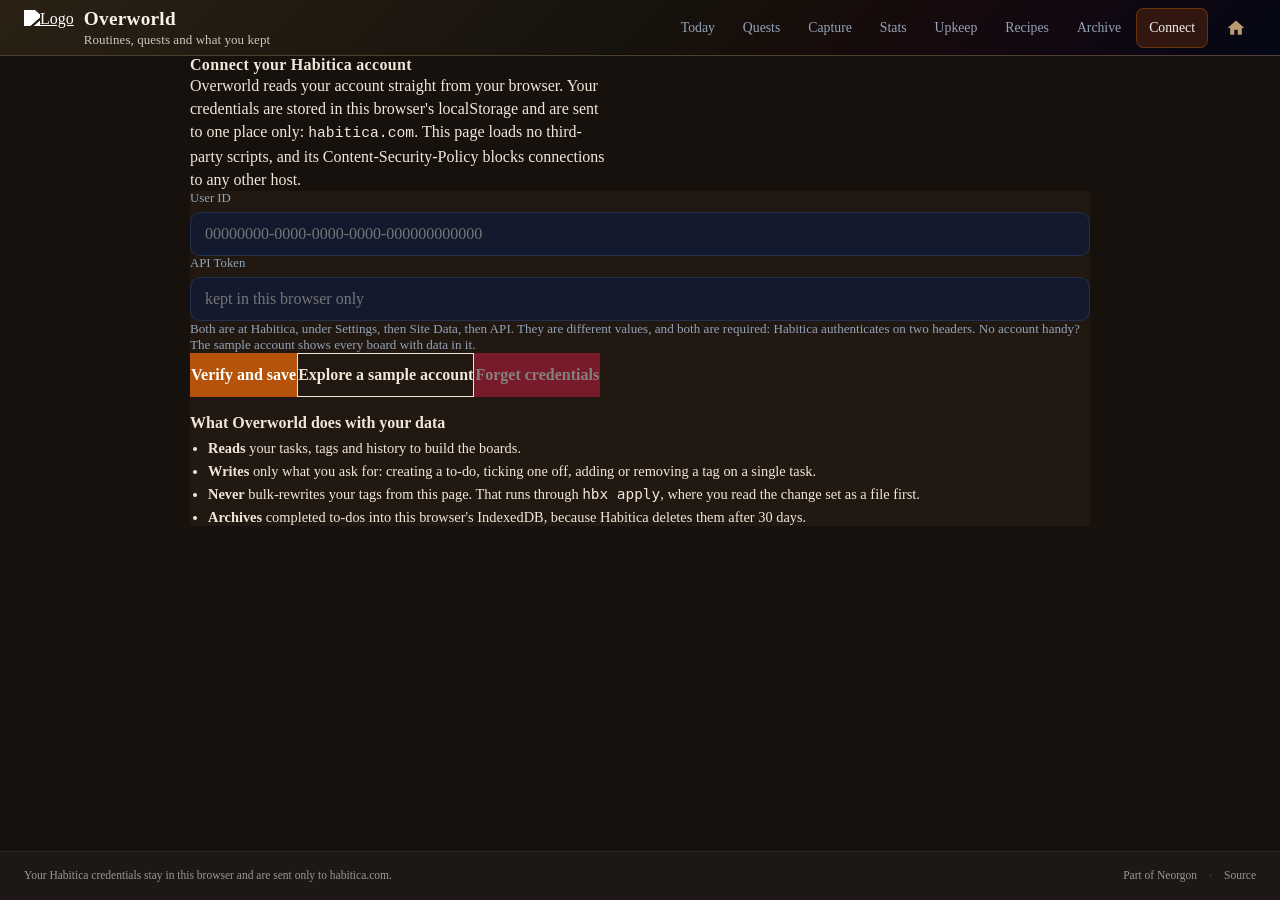
==== index.html @ 6fa15958 "chore: initial commit — bring existing work under version control The project existed on disk with n" ====
<!DOCTYPE html>
<html lang="en">
<head>
  <meta charset="UTF-8">
  <meta name="viewport" content="width=device-width, initial-scale=1.0">

  <!--
    The load-bearing directive here is connect-src. It is what makes the promise
    on the Connect view checkable rather than a claim: this page can talk to
    habitica.com and nowhere else, so the credentials have no route to any other
    host even if something on the page were compromised.

    style-src keeps 'unsafe-inline' because the charts set bar widths through
    style attributes. That is a real relaxation, and it is the reason script-src
    is kept strict at 'self' with no inline scripts at all.

    frame-ancestors and X-Frame-Options are deliberately absent: both are ignored
    in a meta CSP, and GitHub Pages cannot send response headers. Writing them
    here would look like protection while doing nothing.
  -->
  <meta http-equiv="Content-Security-Policy" content="
    default-src 'self';
    script-src 'self';
    connect-src 'self' https://habitica.com;
    style-src 'self' https://cdn.neorgon.org 'unsafe-inline';
    img-src 'self' https://cdn.neorgon.org data:;
    font-src 'self' https://cdn.neorgon.org data:;
    base-uri 'self';
    form-action 'none';
    object-src 'none'">

  <title>Overworld | Your Habitica day, at a glance</title>
  <meta name="description" content="Map your Habitica tasks onto zones, see open missions where you are, and archive the completed to-dos Habitica deletes after 30 days">
  <meta property="og:title" content="Overworld: Habitica by zone">
  <meta property="og:description" content="See what you can do where you are, and keep the history Habitica throws away">
  <meta property="og:type" content="website">
  <meta property="og:url" content="https://overworld.neorgon.com/">
  <meta property="og:site_name" content="Neorgon">
  <meta name="twitter:card" content="summary_large_image">
  <meta name="twitter:title" content="Overworld: Habitica by zone">
  <meta name="twitter:description" content="See what you can do where you are, and keep the history Habitica throws away">
  <meta name="robots" content="index, follow">
  <link rel="canonical" href="https://overworld.neorgon.com/">
  <meta property="og:locale" content="en_US">
  <meta name="theme-color" content="#16110d">
  <meta name="neo-repo" content="https://github.com/energon-a-secas/overworld-site">
  <!-- og:image: uncomment when social preview image is ready (1200x630)
  <meta property="og:image" content="https://overworld.neorgon.com/og-preview.jpg">
  <meta property="og:image:width" content="1200">
  <meta property="og:image:height" content="630"> -->
  <link rel="icon" type="image/x-icon" href="https://cdn.neorgon.org/v1.0.0/favicon.ico" />
  <!-- Fleet design tokens — canonical, do not redeclare locally (PROJECTS.md section 5) -->
  <link rel="stylesheet" href="https://cdn.neorgon.org/v1.0.0/styles/base.css">
  <link rel="stylesheet" href="css/style.css">
  <script src="js/theme-boot.js"></script>
  <link rel="stylesheet" href="css/neorgon-header.css">
  <link rel="stylesheet" href="css/neorgon-themes.css">
  <link rel="stylesheet" href="https://cdn.neorgon.org/v1.0.0/header/season.css">
  <script defer src="js/neorgon-header.js"></script>
  <link rel="stylesheet" href="css/neorgon-footer.css">
  <script defer src="js/neorgon-footer.js"></script>
  <script type="application/ld+json">
  {
    "@context": "https://schema.org",
    "@type": "WebApplication",
    "name": "Overworld",
    "description": "Map Habitica tasks onto zones, surface the missions reachable from where you are, and archive the completed to-dos Habitica deletes after 30 days",
    "url": "https://overworld.neorgon.com/",
    "applicationCategory": "ProductivityApplication",
    "operatingSystem": "Any",
    "offers": { "@type": "Offer", "price": "0", "priceCurrency": "USD" },
    "author": { "@type": "Organization", "name": "Neorgon", "url": "https://neorgon.com/" }
  }
  </script>
</head>
<body>

  <a class="skip-link" href="#main">Skip to content</a>

  <!-- brass: the kit's warm skin, so the header sits with the tavern palette
       instead of fighting it. Season and visitor themes still win over it. -->
  <header class="header-bar" data-header-mode="app" data-header-skin="brass">
    <div class="header-logo">
      <a href="https://neorgon.com/" target="_blank" rel="noopener noreferrer">
        <img src="https://cdn.neorgon.org/v1.0.0/energon-classic-logo.png" class="header-logo-img" alt="Logo">
      </a>
      <a href="./" class="header-title-link">
        <h1>Overworld</h1>
        <div class="header-subtitle">Routines, quests and what you kept</div>
      </a>
    </div>

    <div class="header-right">
      <div class="header-actions">
        <nav id="viewNav" class="view-nav" aria-label="Views" data-keep-mobile></nav>
      </div>

      <a class="header-home" href="https://neorgon.com/" title="neorgon.com" aria-label="Neorgon home">
        <svg viewBox="0 0 24 24" fill="currentColor" xmlns="http://www.w3.org/2000/svg">
          <path d="M10 20v-6h4v6h5v-8h3L12 3 2 12h3v8z"/>
        </svg>
      </a>
    </div>
  </header>

  <main id="main">
    <div class="container stack" id="appMain">
      <p class="loading" role="status">Starting up…</p>
    </div>
  </main>

  <footer class="neo-footer" data-footer-mode="app">
    Your Habitica credentials stay in this browser and are sent only to habitica.com.
  </footer>

  <script type="module" src="js/app.js"></script>
</body>
</html>
---- css/style.css ----
/* ── Reset & base ──────────────────────────────────────────── */
*, *::before, *::after { margin: 0; padding: 0; box-sizing: border-box; }

/*
 * ── Design tokens ─────────────────────────────────────────────
 *
 * Canonical tokens (colors, font, type scale, spacing, radii) come from the CDN:
 *   https://cdn.neorgon.org/v1.0.0/styles/base.css   (linked in index.html)
 * Do NOT redeclare them here — a local copy is how the fleet drifted. The block
 * below holds only what base.css does not define, plus the per-site accent.
 *
 * Motion: base.css still ships --ease-snap (bounce) for legacy sites, but it is
 * deprecated for new work (impeccable law: ease-out exponential, no bounce).
 * Use --ease-out below.
 */

:root {
  /* Per-site identity — set to this site's hub card accent (PROJECTS.md section 4) */
  --accent: #b45309;

  /* Site extras base.css does not define */
  --surface-toast: #1a1730;
  --danger: #e11d48;
  --danger-hover: #f43f5e;
  --ease-out: cubic-bezier(0.22, 1, 0.36, 1);
  --control-height: 44px;
  --control-height-sm: 36px;
  --shadow-card: 0 12px 28px rgba(15, 23, 42, 0.5);
  --shadow-modal: 0 24px 48px rgba(2, 6, 23, 0.58);
  --z-sticky-header: 200;
  --z-modal: 400;
  --z-toast: 500;
}

/* Author display values (e.g. .section/.stack flex) would otherwise defeat the
   hidden attribute — restore its authority once, globally. */
[hidden] { display: none !important; }

html { height: 100%; }
body {
  font-family: var(--font);
  background: var(--bg);
  min-height: 100%;
  color: var(--text-primary);
  display: flex; flex-direction: column;
}

body.modal-open {
  overflow: hidden;
}

main#main {
  flex: 1;
  display: flex;
  flex-direction: column;
  min-height: 0;
  width: 100%;
}

/* ── Layout ────────────────────────────────────────────────── */
/*
 * GOTCHA: body { display:flex; flex-direction:column } + margin: 0 auto
 * on a child collapses its width — always pair with width: 100%.
 *
 * GOTCHA: External images (YouTube ggpht, Gravatar, etc.) may block loading
 * when the Referer header points to localhost or an unknown origin. Fix:
 * 1. Add <meta name="referrer" content="no-referrer"> in <head> (global)
 * 2. Or add referrerpolicy="no-referrer" on each <img> tag
 */
.container {
  max-width: 900px;
  width: 100%;
  margin: 0 auto;
  padding: var(--space-6);
  flex: 1;
}

/* Vertical rhythm: use inside .container or nested regions */
.stack {
  display: flex;
  flex-direction: column;
  gap: var(--space-6);
}
.stack--tight { gap: var(--space-4); }
.stack--loose { gap: var(--space-8); }

/* Page section: title row + body (replaces “card everything” for grouping) */
.section {
  display: flex;
  flex-direction: column;
  gap: var(--space-4);
}
.section__header {
  display: flex;
  flex-wrap: wrap;
  align-items: flex-end;
  justify-content: space-between;
  gap: var(--space-4);
}
.section__titles {
  display: flex;
  flex-direction: column;
  gap: var(--space-1);
  min-width: 0;
}
.section__title {
  font-size: var(--text-xl);
  font-weight: 600;
  letter-spacing: 0.02em;
  color: var(--text-primary);
}
.section__lead {
  font-size: var(--text-sm);
  color: var(--text-muted);
  line-height: 1.45;
  max-width: 52ch;
}
.section__lead code {
  font-family: ui-monospace, SFMono-Regular, Menlo, Monaco, Consolas, "Liberation Mono", monospace;
  font-size: 0.92em;
  color: var(--text-secondary);
}
.stack > .card { margin-bottom: 0; }
.toolbar {
  display: flex;
  flex-wrap: wrap;
  align-items: center;
  gap: var(--space-2);
}

/* ── Header ────────────────────────────────────────────────────
 * Owned by the Neorgon Header Kit (css/neorgon-header.css — canonical
 * source: packages/neorgon-ui/header/). Do NOT style .header-bar,
 * .header-logo*, .header-title-link, .header-subtitle, .header-right,
 * .header-actions, or .header-home here. Auth styles (.auth-*) stay
 * site-owned below.
 */
nav {
  display: flex;
  align-items: center;
  gap: var(--space-2);
}

/* ── Buttons (canonical) ─────────────────────────────────────
 * Use .btn + a variant. Aliases: .nav-link = toolbar ghost; .auth-* map below.
 */
.btn {
  display: inline-flex;
  align-items: center;
  justify-content: center;
  gap: var(--space-2);
  min-height: var(--control-height);
  padding: 0 var(--space-4);
  border-radius: var(--radius-sm);
  font-family: inherit;
  font-size: var(--text-sm);
  font-weight: 600;
  line-height: 1.2;
  text-decoration: none;
  cursor: pointer;
  border: 1px solid transparent;
  background: transparent;
  color: var(--text-primary);
  transition:
    background-color var(--dur),
    color var(--dur),
    border-color var(--dur),
    box-shadow var(--dur),
    transform var(--dur-fast);
  -webkit-tap-highlight-color: transparent;
}
.btn:disabled,
.btn[aria-disabled="true"] {
  opacity: 0.45;
  cursor: not-allowed;
  pointer-events: none;
}
.btn--sm {
  min-height: var(--control-height-sm);
  padding: 0 var(--space-3);
  font-size: var(--text-xs);
}
.btn--block { width: 100%; }
.btn--icon {
  min-width: var(--control-height);
  padding: 0;
}
.btn--primary {
  background: var(--accent);
  color: #fff;
  border-color: transparent;
}
.btn--primary:hover { background: var(--accent-bright); }
.btn--secondary {
  background: var(--surface-2);
  color: var(--text-primary);
  border-color: var(--border-strong);
}
.btn--secondary:hover {
  background: rgba(255, 255, 255, 0.1);
}
.btn--ghost {
  background: transparent;
  color: rgba(255,255,255,0.92);
  border-color: rgba(255,255,255,0.18);
}
.btn--ghost:hover {
  background: rgba(255,255,255,0.1);
  color: #fff;
}
.btn--danger {
  background: var(--danger);
  color: #fff;
  border-color: transparent;
}
.btn--danger:hover { background: var(--danger-hover); }

/* Toolbar ghost (header nav) — same as .btn.btn--ghost.btn--sm */
.nav-link {
  display: inline-flex;
  align-items: center;
  justify-content: center;
  min-height: var(--control-height);
  padding: 0 var(--space-3);
  border: 1px solid rgba(255,255,255,0.18);
  border-radius: var(--radius-sm);
  background: transparent;
  color: rgba(255,255,255,0.92);
  cursor: pointer;
  font-family: inherit;
  font-size: var(--text-sm);
  font-weight: 600;
  transition: background-color var(--dur), color var(--dur), border-color var(--dur);
}
.nav-link:hover {
  background: rgba(255,255,255,0.1);
  color: #fff;
}

.auth-toggle {
  display: flex;
  align-items: center;
  justify-content: center;
  min-width: var(--control-height);
  min-height: var(--control-height);
  padding: 0;
  border: 1px solid rgba(255,255,255,0.18);
  border-radius: var(--radius-sm);
  background: transparent;
  color: rgba(255,255,255,0.92);
  cursor: pointer;
  font-family: inherit;
  transition: background-color var(--dur), color var(--dur), border-color var(--dur);
}
.auth-toggle:hover {
  background: rgba(255,255,255,0.1);
  color: #fff;
}
.auth-toggle svg {
  width: 22px;
  height: 22px;
  flex-shrink: 0;
  display: block;
}
.auth-toggle.logged-in { color: var(--accent); }
.auth-toggle.logged-in svg circle:nth-of-type(2) {
  fill: currentColor;
  stroke: none;
}

/* ── Sheet (inline panel under header) — not a modal ─────────
 * Use for auth, filters, compact forms. No backdrop; page scrolls.
 * For blocking overlays use .modal below.
 */
.auth-panel {
  background: rgba(255,255,255,0.02);
  border-bottom: 1px solid var(--border-subtle);
  max-height: 0;
  overflow: hidden;
  transition: max-height 0.3s ease-out;
}
.auth-panel.open { max-height: 300px; }
.auth-panel-inner {
  padding: var(--space-6);
  max-width: 400px;
  margin: 0 auto;
}
.auth-tabs {
  display: flex;
  gap: var(--space-2);
  margin-bottom: var(--space-4);
}
.auth-tab {
  flex: 1;
  min-height: var(--control-height-sm);
  padding: 0 var(--space-4);
  border: 1px solid var(--border);
  border-radius: var(--radius-sm);
  background: transparent;
  color: var(--text-muted);
  cursor: pointer;
  font-family: inherit;
  font-size: var(--text-sm);
  font-weight: 600;
  transition: background-color var(--dur), color var(--dur), border-color var(--dur);
}
.auth-tab.active {
  background: var(--surface-2);
  color: var(--text-primary);
  border-color: var(--border-strong);
}
.auth-form input {
  width: 100%;
  padding: var(--space-3) var(--space-4);
  margin-bottom: var(--space-3);
  border: 1px solid var(--border);
  border-radius: var(--radius-sm);
  background: var(--surface-1);
  color: var(--text-primary);
  font-size: var(--text-sm);
  font-family: inherit;
}
.auth-submit {
  width: 100%;
  min-height: var(--control-height);
  padding: 0 var(--space-4);
  border: none;
  border-radius: var(--radius-sm);
  background: var(--accent);
  color: #fff;
  font-family: inherit;
  font-weight: 600;
  font-size: var(--text-sm);
  cursor: pointer;
  transition: background-color var(--dur);
}
.auth-submit:hover { background: var(--accent-bright); }
#authUser {
  display: flex;
  align-items: center;
  justify-content: space-between;
  gap: var(--space-4);
}
.auth-username {
  color: var(--text-primary);
  font-weight: 600;
}
.auth-logout {
  min-height: var(--control-height-sm);
  padding: 0 var(--space-3);
  border: 1px solid var(--border);
  border-radius: var(--radius-sm);
  background: transparent;
  color: var(--text-muted);
  cursor: pointer;
  font-family: inherit;
  font-size: var(--text-sm);
  font-weight: 600;
  transition: background-color var(--dur), color var(--dur), border-color var(--dur);
}
.auth-logout:hover {
  background: var(--surface-2);
  color: var(--text-primary);
}
.auth-divider {
  height: 1px;
  background: var(--border-subtle);
}

/* ── Modal (blocking overlay) ──────────────────────────────── */
.modal[hidden] {
  display: none !important;
}
.modal {
  position: fixed;
  inset: 0;
  z-index: var(--z-modal);
  display: flex;
  align-items: center;
  justify-content: center;
  padding: var(--space-4);
}
.modal__backdrop {
  position: absolute;
  inset: 0;
  background: rgba(2, 4, 12, 0.85);
  -webkit-backdrop-filter: blur(10px); /* Safari still needs the prefix */
  backdrop-filter: blur(10px);
}
.modal__dialog {
  position: relative;
  z-index: 1;
  display: flex;
  flex-direction: column;
  width: min(100%, 520px);
  max-height: min(90vh, 680px);
  overflow: hidden;
  background: var(--surface-1);
  border: 1px solid var(--border-strong);
  border-radius: var(--radius-lg);
  box-shadow: var(--shadow-modal);
}
/* For modals holding option grids or editors — narrow dialogs cramp them */
.modal__dialog--wide {
  width: min(100%, 760px);
}
.modal__header {
  display: flex;
  align-items: center;
  justify-content: space-between;
  gap: var(--space-4);
  padding: var(--space-4) var(--space-6);
  border-bottom: 1px solid var(--border-subtle);
}
.modal__header h2 {
  font-size: var(--text-lg);
  font-weight: 600;
  color: var(--text-primary);
}
.modal__body {
  padding: var(--space-6);
  overflow: auto;
  font-size: var(--text-sm);
  color: var(--text-secondary);
  line-height: 1.55;
}
.modal__body code {
  font-family: ui-monospace, SFMono-Regular, Menlo, Monaco, Consolas, "Liberation Mono", monospace;
  font-size: 0.9em;
  color: var(--text-primary);
}
.modal__footer {
  display: flex;
  flex-wrap: wrap;
  justify-content: flex-end;
  gap: var(--space-2);
  padding: var(--space-4) var(--space-6);
  border-top: 1px solid var(--border-subtle);
}

/* ── Card ──────────────────────────────────────────────────── */
/*
 * GOTCHA: backdrop-filter creates a stacking context — dropdowns inside
 * a card can be clipped by a later card's stacking context. Fix by adding
 * position: relative; z-index: 10 to the card that owns the open dropdown.
 *
 * Default: static surface (no hover lift — avoids generic “dashboard demo”).
 * Use .card--interactive for raised hover + entrance motion.
 *
 * GOTCHA: a <button> or <a> used AS a card does not inherit body text color —
 * buttons default to canvas text (near-black), rendering invisible on the dark
 * bg. When a card is an interactive element, set color: var(--text-primary)
 * and font-family: var(--font) explicitly on it.
 */
.card {
  background: var(--surface-1);
  border: 1px solid var(--border);
  border-radius: var(--radius-lg);
  padding: var(--space-6);
  margin-bottom: var(--space-6);
  backdrop-filter: blur(10px);
  transition: border-color var(--dur), box-shadow var(--dur);
}
.card:hover {
  border-color: var(--border-strong);
  box-shadow: 0 8px 20px rgba(15, 23, 42, 0.45);
}
.card--interactive {
  transition:
    transform var(--dur) ease-out,
    box-shadow var(--dur) ease-out,
    border-color var(--dur);
  animation: fadeIn 0.35s ease-out both;
}
.card--interactive:hover {
  transform: translateY(-3px);
  box-shadow: var(--shadow-card);
  border-color: var(--border-strong);
}
.card--enter {
  animation: fadeIn 0.35s ease-out both;
}
.card--flat:hover {
  box-shadow: none;
}
/* Card with an action row, in an equal-height grid: pin the toolbar to the
   bottom so buttons align across cards whose text wraps differently. */
.card--actions {
  display: flex;
  flex-direction: column;
}
.card--actions > .toolbar:last-child {
  margin-top: auto;
}

/* ── Button press feedback ─────────────────────────────────── */
button:active,
.btn:active,
.nav-link:active,
.auth-toggle:active,
.auth-tab:active,
.auth-submit:active,
.auth-logout:active {
  transform: scale(0.98);
  transition-duration: var(--dur-fast);
}

@keyframes fadeIn {
  from { opacity: 0; transform: translateY(6px); }
  to   { opacity: 1; transform: translateY(0); }
}

/* ── Skeleton loading ──────────────────────────────────────── */
@keyframes shimmer { to { background-position: -200% 0; } }
.skeleton {
  background: linear-gradient(90deg, var(--surface-1) 25%, var(--surface-2) 50%, var(--surface-1) 75%);
  background-size: 200% 100%;
  animation: shimmer 1.5s ease-in-out infinite;
  border-radius: var(--radius);
}

/* ── Toast ─────────────────────────────────────────────────── */
.toast {
  position: fixed;
  bottom: var(--space-6);
  right: var(--space-6);
  z-index: var(--z-toast);
  max-width: min(360px, calc(100vw - var(--space-8)));
  background: var(--surface-toast);
  border: 1px solid var(--border);
  border-radius: var(--radius);
  padding: var(--space-3) var(--space-4);
  font-size: var(--text-sm);
  color: var(--text-primary);
  box-shadow: var(--shadow-card);
  pointer-events: none;
  transform: translateY(8px);
  opacity: 0;
  transition: opacity 0.2s ease-out, transform 0.2s ease-out;
}
.toast.visible {
  opacity: 1;
  transform: translateY(0);
}

/* ── Footer ────────────────────────────────────────────────────
   Owned by the Neorgon Footer Kit (css/neorgon-footer.css).
   Don't add .neo-footer rules here — edit packages/neorgon-ui/footer/
   and re-run sync-footer.sh. */

/* ── Focus styles ──────────────────────────────────────────── */
:focus-visible {
  outline: 2px solid var(--accent-bright);
  outline-offset: 2px;
}

/* ── Skip link ─────────────────────────────────────────────── */
.skip-link {
  position: absolute;
  top: -100%;
  left: var(--space-4);
  z-index: 1000;
  padding: var(--space-2) var(--space-4);
  background: var(--accent-bright);
  color: #000;
  font-weight: 600;
  font-size: var(--text-sm);
  border-radius: 0 0 var(--radius-sm) var(--radius-sm);
  text-decoration: none;
  transition: top var(--dur);
}
.skip-link:focus { top: 0; }

/* ── Reduced motion ────────────────────────────────────────── */
@media (prefers-reduced-motion: reduce) {
  *, *::before, *::after {
    animation-duration: 0.01ms !important;
    animation-iteration-count: 1 !important;
    transition-duration: 0.01ms !important;
  }
  .card--interactive:hover { transform: none; }
}

/* ── Responsive ────────────────────────────────────────────── */
@media (max-width: 600px) {
  .container { padding: var(--space-4); }
  .toast {
    left: var(--space-4);
    right: var(--space-4);
    max-width: none;
  }
}

/* ── Overworld: the tavern palette ─────────────────────────────
 *
 * Warm, low, lamplit. The brief was "tavern, but modern": that means the warmth
 * comes from colour and light, not from wood-grain textures or a slab-serif
 * pretending to be carved. Type stays the fleet's, spacing stays generous, and
 * the only ornament is the glow on the block you are currently standing in.
 *
 * The surfaces are deliberately warmer than the CDN base.css dark theme, so
 * they are declared here rather than overriding the shared tokens.
 */

:root {
  --tav-bg:        #16110d;
  --tav-surface:   #201811;
  --tav-surface-2: #2a2017;
  --tav-border:    #3d2f22;
  --tav-border-lit:#6b4f2f;
  --tav-text:      #f2e6d8;
  --tav-muted:     #b09a83;
  --tav-brass:     #d4a24c;
  --tav-ember:     #e2703a;
  --tav-moss:      #7fa66a;
  --tav-glow:      0 0 0 1px rgba(212,162,76,.18), 0 8px 30px rgba(226,112,58,.10);
}

/* Both, not just body: an untinted html shows through on overscroll and in the
   band a sticky auto-hiding header leaves behind, which reads as a black gap. */
html, body { background: var(--tav-bg); }
body { color: var(--tav-text); }
.card { background: var(--tav-surface); border-color: var(--tav-border); }
.muted, .field__hint, .block__hint { color: var(--tav-muted); }

/* ── Overworld components ──────────────────────────────────────
 * Everything below is this site's own. Tokens still come from the CDN
 * base.css; only per-component layout lives here.
 *
 * The facet colours are the one place a hue carries meaning: each of the four
 * facets keeps the same colour in the mission chips, the capture preview and
 * the coverage cards, so a zone reads as a zone wherever it appears.
 */

:root {
  --facet-zone:    #38bdf8;
  --facet-area:    #a78bfa;
  --facet-horizon: #fbbf24;
  --facet-kind:    #34d399;
  --overdue:       #fb7185;
}

/* ── View navigation (sits inside .header-actions) ─────────── */
.view-nav { display: flex; gap: 2px; flex-wrap: wrap; }

.nav-tab {
  appearance: none;
  border: 1px solid transparent;
  background: transparent;
  color: var(--text-secondary, #94a3b8);
  font: inherit;
  font-size: 0.86rem;
  padding: 0 12px;
  height: var(--header-control-h, 40px);
  border-radius: 8px;
  cursor: pointer;
  transition: color .18s var(--ease-out), background .18s var(--ease-out);
}
.nav-tab:hover { color: var(--text-primary); background: rgba(255,255,255,.06); }
.nav-tab.is-active {
  color: var(--text-primary);
  background: color-mix(in srgb, var(--accent) 22%, transparent);
  border-color: color-mix(in srgb, var(--accent) 45%, transparent);
}

/* ── Zone rail ─────────────────────────────────────────────── */
.zone-rail {
  display: flex; gap: 8px; flex-wrap: wrap;
  padding: 4px 0 12px;
}
.zone-chip {
  appearance: none; cursor: pointer; font: inherit; font-size: .88rem;
  display: inline-flex; align-items: center; gap: 8px;
  padding: 7px 14px; border-radius: 999px;
  background: var(--surface-2, #141a2e);
  border: 1px solid var(--border, #24304d);
  color: var(--text-secondary, #94a3b8);
  transition: border-color .18s var(--ease-out), color .18s var(--ease-out);
}
.zone-chip:hover { color: var(--text-primary); border-color: var(--facet-zone); }
.zone-chip.is-active {
  color: var(--text-primary);
  border-color: var(--facet-zone);
  background: color-mix(in srgb, var(--facet-zone) 16%, transparent);
}
.zone-chip__count {
  font-variant-numeric: tabular-nums; font-size: .78rem;
  opacity: .75; padding: 1px 7px; border-radius: 999px;
  background: rgba(255,255,255,.08);
}

/* ── Missions ──────────────────────────────────────────────── */
.mission-grid {
  display: grid; gap: 14px;
  grid-template-columns: repeat(auto-fill, minmax(280px, 1fr));
}
.mission { display: flex; flex-direction: column; gap: 10px; }
.mission__head { display: flex; justify-content: space-between; align-items: baseline; gap: 8px; }
.mission__type {
  font-size: .72rem; letter-spacing: .08em; text-transform: uppercase;
  color: var(--text-secondary, #94a3b8);
}
.mission__due { font-size: .78rem; color: var(--text-secondary, #94a3b8); }
.mission__due.is-overdue { color: var(--overdue); font-weight: 600; }
.mission__title { font-size: 1rem; line-height: 1.35; margin: 0; }
.mission__notes {
  font-size: .85rem; color: var(--text-secondary, #94a3b8); margin: 0;
  display: -webkit-box; -webkit-line-clamp: 2; -webkit-box-orient: vertical; overflow: hidden;
}

.facet-row { display: flex; gap: 6px; flex-wrap: wrap; }
.facet-row--empty { font-size: .78rem; color: var(--text-secondary, #94a3b8); opacity: .6; }
.facet-chip {
  font-size: .76rem; padding: 3px 9px; border-radius: 6px;
  font-variant-numeric: tabular-nums; white-space: nowrap;
  border: 1px solid currentColor;
  background: color-mix(in srgb, currentColor 14%, transparent);
}
.facet-chip--zone    { color: var(--facet-zone); }
.facet-chip--area    { color: var(--facet-area); }
.facet-chip--horizon { color: var(--facet-horizon); }
.facet-chip--kind    { color: var(--facet-kind); }

/* ── Forms ─────────────────────────────────────────────────── */
.field { display: block; }
.field__label {
  display: block; font-size: .8rem; margin-bottom: 6px;
  color: var(--text-secondary, #94a3b8);
}
.field__hint { font-size: .82rem; color: var(--text-secondary, #94a3b8); margin: 0; }
.input {
  width: 100%; font: inherit; color: var(--text-primary);
  background: var(--surface-2, #141a2e);
  border: 1px solid var(--border, #24304d);
  border-radius: 10px; padding: 0 14px; height: var(--control-height);
  transition: border-color .18s var(--ease-out);
}
.input:focus-visible { outline: none; border-color: var(--accent); }
.input--lg { height: 52px; font-size: 1.05rem; }

.capture-preview { min-height: 28px; }
.capture-preview__row { display: flex; gap: 8px; align-items: center; flex-wrap: wrap; font-size: .9rem; }
.capture-preview__label {
  font-size: .72rem; text-transform: uppercase; letter-spacing: .08em;
  color: var(--text-secondary, #94a3b8);
}

/* ── Dashboard ─────────────────────────────────────────────── */
.stat-row {
  display: grid; gap: 12px;
  grid-template-columns: repeat(auto-fit, minmax(140px, 1fr));
}
.stat-tile {
  background: var(--surface-2, #141a2e);
  border: 1px solid var(--border, #24304d);
  border-radius: 12px; padding: 14px 16px;
}
.stat-tile__label {
  font-size: .74rem; text-transform: uppercase; letter-spacing: .07em;
  color: var(--text-secondary, #94a3b8);
}
.stat-tile__value {
  font-size: 1.9rem; font-weight: 650; line-height: 1.15;
  font-variant-numeric: tabular-nums; margin: 4px 0 2px;
}
.stat-tile__sub { font-size: .78rem; color: var(--text-secondary, #94a3b8); }

.chart-scroll { overflow-x: auto; }
.chart { width: 100%; min-width: 420px; height: auto; display: block; }
.chart__bar { fill: var(--accent); }
.chart__bar:hover { fill: var(--facet-zone); }
.chart__axis { stroke: var(--border, #24304d); stroke-width: 1; }

.zone-bars { display: flex; flex-direction: column; gap: 8px; }
.zone-bar { display: grid; grid-template-columns: 110px 1fr 40px; gap: 10px; align-items: center; }
.zone-bar__label { font-size: .85rem; color: var(--facet-zone); }
.zone-bar__track { height: 10px; border-radius: 999px; background: rgba(255,255,255,.07); overflow: hidden; }
.zone-bar__fill { display: block; height: 100%; background: var(--accent); border-radius: 999px; }
.zone-bar__count { font-size: .85rem; text-align: right; font-variant-numeric: tabular-nums; }

/* ── Hygiene ───────────────────────────────────────────────── */
.coverage-grid {
  display: grid; gap: 12px; margin-bottom: 6px;
  grid-template-columns: repeat(auto-fit, minmax(150px, 1fr));
}
.coverage-card {
  background: var(--surface-2, #141a2e);
  border: 1px solid var(--border, #24304d);
  border-radius: 12px; padding: 14px 16px;
}
.coverage-card__label { font-size: .8rem; color: var(--text-secondary, #94a3b8); }
.coverage-card__value { font-size: 1.6rem; font-weight: 650; font-variant-numeric: tabular-nums; }
.coverage-card__sub { font-size: .76rem; color: var(--text-secondary, #94a3b8); margin-top: 6px; }
.coverage-bar { height: 6px; border-radius: 999px; background: rgba(255,255,255,.07); overflow: hidden; }
.coverage-bar__fill { display: block; height: 100%; background: var(--accent); }

.finding__list { list-style: none; margin: 10px 0 0; padding: 0; display: flex; flex-direction: column; gap: 6px; }
.finding__list li {
  display: flex; justify-content: space-between; gap: 12px; align-items: baseline;
  font-size: .88rem; padding: 6px 0; border-bottom: 1px solid var(--border, #24304d);
}
.finding__list li:last-child { border-bottom: none; }
.finding__type { font-size: .74rem; color: var(--text-secondary, #94a3b8); text-transform: uppercase; }
.finding--clear { opacity: .72; }

/* ── Tables ────────────────────────────────────────────────── */
.grammar-table, .count-table { width: 100%; border-collapse: collapse; font-size: .88rem; }
.grammar-table th {
  text-align: left; font-size: .74rem; text-transform: uppercase; letter-spacing: .07em;
  color: var(--text-secondary, #94a3b8); padding: 6px 10px 6px 0; font-weight: 500;
}
.grammar-table td, .count-table td {
  padding: 8px 10px 8px 0; border-top: 1px solid var(--border, #24304d); vertical-align: top;
}
.count-table .num { text-align: right; font-variant-numeric: tabular-nums; }
.count-table__total td { font-weight: 650; }

/* ── Small shared pieces ───────────────────────────────────── */
.muted { color: var(--text-secondary, #94a3b8); }
.empty, .loading { color: var(--text-secondary, #94a3b8); padding: 28px 0; text-align: center; }
.plain-list { margin: 8px 0 0 18px; display: flex; flex-direction: column; gap: 6px; font-size: .9rem; }
.card__title { font-size: 1rem; margin: 0 0 6px; display: flex; align-items: center; gap: 8px; }
.badge {
  font-size: .74rem; padding: 2px 8px; border-radius: 999px;
  background: rgba(255,255,255,.09); color: var(--text-secondary, #94a3b8);
}
.badge--ok { background: color-mix(in srgb, var(--facet-kind) 22%, transparent); color: var(--facet-kind); }
.card--error { border-color: var(--danger); }
.card--connected { display: flex; align-items: center; gap: 12px; flex-wrap: wrap; }
.connect-status { font-size: .86rem; margin: 0; min-height: 1.2em; }
.connect-status.is-error { color: var(--danger-hover); }
.connect-status.is-ok { color: var(--facet-kind); }
.field__hint.is-error { color: var(--danger-hover); }
.field__hint.is-ok { color: var(--facet-kind); }

@media (max-width: 700px) {
  .view-nav { gap: 0; }
  .nav-tab { padding: 0 9px; font-size: .8rem; }
  .zone-bar { grid-template-columns: 88px 1fr 34px; }
}

/* ── Today: hero ───────────────────────────────────────────── */
.hero {
  display: flex; gap: 24px; flex-wrap: wrap; justify-content: space-between;
  padding: 22px 24px; border-radius: 16px;
  background: linear-gradient(135deg, var(--tav-surface-2), var(--tav-surface));
  border: 1px solid var(--tav-border);
  box-shadow: var(--tav-glow);
}
.hero__left { display: flex; flex-direction: column; gap: 8px; min-width: 260px; flex: 1; }
.hero__greeting { font-size: 1.5rem; font-weight: 600; letter-spacing: -0.01em; }
.hero__progress { color: var(--tav-muted); font-size: .95rem; }
.hero__progress strong { color: var(--tav-brass); }
.hero__meta { display: flex; gap: 8px; flex-wrap: wrap; margin-top: 4px; }

.chip {
  display: inline-flex; align-items: center; gap: 7px;
  font-size: .8rem; padding: 4px 11px; border-radius: 999px;
  background: rgba(0,0,0,.28); border: 1px solid var(--tav-border);
  font-variant-numeric: tabular-nums;
}
.chip--level { color: var(--tav-brass); border-color: var(--tav-border-lit); }
.chip--gold  { color: var(--tav-brass); }

.meter { display: block; height: 7px; border-radius: 999px; background: rgba(0,0,0,.42); overflow: hidden; }
.meter__fill { display: block; height: 100%; border-radius: 999px; }
.meter--xp .meter__fill { background: linear-gradient(90deg, var(--tav-brass), var(--tav-ember)); }
.meter--hp .meter__fill { background: var(--tav-ember); }
.meter--inline { width: 44px; height: 5px; }

.hero__streaks { display: flex; flex-direction: column; gap: 6px; min-width: 200px; }
.hero__streaks-label {
  font-size: .72rem; text-transform: uppercase; letter-spacing: .09em; color: var(--tav-muted);
}
.streak { display: flex; align-items: baseline; gap: 10px; font-size: .88rem; }
.streak__count {
  min-width: 2.1em; text-align: right; font-weight: 700; color: var(--tav-brass);
  font-variant-numeric: tabular-nums;
}
.streak__text { color: var(--tav-muted); }

/* ── Today: time blocks ────────────────────────────────────── */
.blocks { display: grid; gap: 14px; grid-template-columns: repeat(auto-fit, minmax(290px, 1fr)); }

.block {
  background: var(--tav-surface); border: 1px solid var(--tav-border);
  border-radius: 14px; padding: 16px 18px;
}
/* The one piece of ornament in the design: the block you are standing in. */
.block.is-current { border-color: var(--tav-border-lit); box-shadow: var(--tav-glow); }

.block__head { display: flex; align-items: baseline; gap: 10px; margin-bottom: 10px; }
.block__title { font-size: .95rem; font-weight: 600; margin: 0; letter-spacing: .01em; }
.block__now {
  font-size: .66rem; text-transform: uppercase; letter-spacing: .1em;
  color: var(--tav-bg); background: var(--tav-brass);
  padding: 2px 7px; border-radius: 999px; font-weight: 700;
}
.block__count { margin-left: auto; color: var(--tav-muted); font-size: .82rem; font-variant-numeric: tabular-nums; }
.block__empty, .block__hint { font-size: .84rem; margin: 0 0 8px; }

/* ── Tasks ─────────────────────────────────────────────────── */
.task-list { list-style: none; margin: 0; padding: 0; display: flex; flex-direction: column; gap: 2px; }
.task {
  display: flex; align-items: flex-start; gap: 11px;
  padding: 8px 6px; border-radius: 9px;
  transition: background .16s var(--ease-out);
}
.task:hover { background: rgba(255,255,255,.035); }
.task.is-done .task__text { text-decoration: line-through; color: var(--tav-muted); }

.task__check {
  flex: none; width: 22px; height: 22px; margin-top: 1px;
  border-radius: 7px; cursor: pointer;
  border: 1.5px solid var(--tav-border-lit); background: transparent;
  color: var(--tav-bg); font-size: .8rem; line-height: 1;
  display: grid; place-items: center;
  transition: background .16s var(--ease-out), border-color .16s var(--ease-out);
}
.task__check:hover { border-color: var(--tav-brass); }
.task.is-done .task__check { background: var(--tav-brass); border-color: var(--tav-brass); }

.task__score {
  flex: none; width: 24px; height: 24px; border-radius: 8px; cursor: pointer;
  border: 1.5px solid var(--tav-border-lit); background: transparent;
  font-size: 1rem; line-height: 1; display: grid; place-items: center; font-weight: 700;
  transition: background .16s var(--ease-out), color .16s var(--ease-out);
}
.task__score--up { color: var(--tav-moss); }
.task__score--up:hover { background: var(--tav-moss); color: var(--tav-bg); border-color: var(--tav-moss); }
.task__score--down { color: var(--tav-ember); }
.task__score--down:hover { background: var(--tav-ember); color: var(--tav-bg); border-color: var(--tav-ember); }

.task__body { display: flex; flex-direction: column; gap: 4px; flex: 1; min-width: 0; }
.task__text { font-size: .92rem; line-height: 1.35; }
.task__streak {
  flex: none; font-size: .76rem; color: var(--tav-brass); font-variant-numeric: tabular-nums;
  background: rgba(212,162,76,.12); padding: 2px 8px; border-radius: 999px; align-self: center;
}

.tier { flex: none; width: 8px; height: 8px; border-radius: 50%; align-self: center; }
.tier--worst { background: #d1495b; } .tier--worse { background: #e0663f; }
.tier--bad { background: #e0913f; }   .tier--neutral { background: #6b5b4a; }
.tier--good { background: #b7c35f; }  .tier--better { background: #7fa66a; }
.tier--best { background: #4e9d6b; }

/* ── Habits ────────────────────────────────────────────────── */
.habit-columns { display: grid; gap: 14px; grid-template-columns: repeat(auto-fit, minmax(300px, 1fr)); }
.habit-col {
  background: var(--tav-surface); border: 1px solid var(--tav-border);
  border-radius: 14px; padding: 16px 18px;
}
.habit-col--down { border-color: rgba(226,112,58,.28); }

.visually-quiet {
  font-size: .74rem; text-transform: uppercase; letter-spacing: .1em;
  color: var(--tav-muted); font-weight: 600; margin: 22px 0 10px;
}

/* ── Demo banner ───────────────────────────────────────────── */
.demo-banner {
  display: flex; align-items: center; gap: 12px; flex-wrap: wrap;
  padding: 11px 16px; margin-bottom: 16px; border-radius: 11px;
  font-size: .88rem; color: var(--tav-text);
  background: rgba(212,162,76,.10);
  border: 1px solid rgba(212,162,76,.34);
}
.demo-banner strong { color: var(--tav-brass); }
.demo-banner .btn { margin-left: auto; }

/* ── Recipes ───────────────────────────────────────────────── */
.recipes-intro { margin: -4px 0 12px; font-size: .88rem; }
.recipe { padding-bottom: 8px; }
.recipe__head { display: flex; align-items: flex-start; gap: 12px; }
.recipe__head .card__title { flex: 1; }
.recipe__body {
  margin: 10px 0 0; padding: 14px 16px; border-radius: 10px;
  background: rgba(0,0,0,.34); border: 1px solid var(--tav-border);
  font-family: ui-monospace, SFMono-Regular, Menlo, monospace;
  font-size: .8rem; line-height: 1.5; color: var(--tav-text);
  max-height: 22em; overflow: auto; white-space: pre;
}
.recipe__body code { font: inherit; color: inherit; background: none; }
---- css/neorgon-header.css ----
/* ══════════════════════════════════════════════════════════════
   Neorgon Header Kit — header.css
   Canonical source: packages/neorgon-ui/header/
   Vendored per site as css/neorgon-header.css — do not edit copies.
   Live CDN: https://cdn.neorgon.org/v1.0.0/header/header.css
   ══════════════════════════════════════════════════════════════ */

:root {
  /* Geometry */
  --header-h: 68px;
  --header-h-app: 56px;
  --header-control-h: 40px; /* every header control (buttons, ⋯, palette, home) shares this height */
  /* Logo height. A token, not a literal, so a site can make the mark carry more
     weight without forking the kit. Default 36px = the historical value, so
     nothing changes for a site that never sets it. The bar is 68px with no
     vertical padding, so ~52px is the practical ceiling before the mark starts
     to look wedged against the edges. */
  --header-logo-h: 36px;
  --header-logo-h-mobile: 28px;

  /* Palette — themes override these (see themes.css) */
  --header-bg-start: #B015B0;
  --header-bg-mid: #3D0080;
  --header-bg-end: #040714;
  /* Kept here for anything that references the composed gradient, but the
     authoritative copy is re-declared on .header-bar below — see the note
     there before changing either. */
  --header-bg: linear-gradient(in oklch 135deg, var(--header-bg-start) 0%, var(--header-bg-mid) 50%, var(--header-bg-end) 100%);
  --header-glass: rgba(0, 9, 18, .35);
  --header-text: #f9f9f9;
  --header-text-dim: rgba(255, 255, 255, .72);
  --header-border: rgba(255, 255, 255, .07);
  --header-border-strong: rgba(255, 255, 255, .22);
  --header-accent: #e879f9;
  --header-menu-bg: #10142a;
  --header-menu-hover: rgba(255, 255, 255, .08);

  /* Focus ring — near-white with a whisper of the brand hue so it never
     reads as a stray browser default. 5.77:1 (bright end) to 17.98:1
     (dark end) against the bar, 16.54:1 on the menu. Themes may override. */
  --header-focus: oklch(0.97 0.02 320);
  --header-focus-w: 2px;

  /* Icon sizing. Two tokens: a filled glyph reads heavier than a stroked
     one in the same box, so the solid home icon is set smaller to match
     optically. */
  --header-icon: 22px;        /* stroked glyphs (palette) */
  --header-icon-solid: 20px;  /* filled glyphs (home) */

  /* ease-out-quart: fast start, long settle, no overshoot. */
  --header-ease: cubic-bezier(.22, 1, .36, 1);
  --header-ease-in: cubic-bezier(.55, 0, 1, .45);
}

/* Colour judgements about the DEFAULT gradient specifically. Scoped to
   html:not([data-theme]) because themes.css sets these per theme at the
   same specificity as :root — a :root override here would silently
   overwrite all five palettes. Every consumer below pairs them with a
   var() fallback to the theme's own token. */
html:not([data-theme]) {
  /* --header-border-strong (.22) measures 1.91-1.95:1 on the bar, below
     the 3:1 WCAG 1.4.11 needs for a control boundary. .42 gives 3.73-4.02:1. */
  --header-control-border: rgba(255, 255, 255, .42);

  /* --header-bg-end (#040714) is identical to the standard page
     background, so a flat hairline measures 1.14:1 on the right half.
     The bar's luminance swings 43x left-to-right, so the edge ramps too. */
  --header-edge-from: rgba(255, 255, 255, .10);
  --header-edge-to: rgba(255, 255, 255, .34);

  /* .72 measures 4.14:1 at the start of the subtitle span — below AA.
     Split from the icon colour, which only needs 3:1 as non-text. */
  --header-text-dim: rgba(255, 255, 255, .82);
  --header-icon-color: rgba(255, 255, 255, .78);
}

/* ══════════════════════════════════════════════════════════════
   SKINS — site-level identity, opt-in per site
   ────────────────────────────────────────────────────────────
   A skin replaces the default magenta gradient for ONE site whose
   own palette clashes with it. Set it in the site's markup:

     <header class="header-bar" data-header-mode="content"
             data-header-skin="brass">

   This is NOT the theme system. Precedence, by design:

     visitor choice (?theme= / cookie)  >  season (CDN)  >  skin  >  kit default

   A site that should sit out every season keeps its skin with
   `<html lang="en" data-season="off">` — see season.css. That declines
   the fleet's decoration only; a visitor's ?theme= still wins.

   Named skins below are the reusable ones. For a one-off palette no
   other site would share, use `data-header-skin="custom"` and declare
   the tokens in the site's own CSS — contract at the end of this block.

   Two cascade facts make that ordering work, and both are easy to
   get wrong:

   1. A declaration ON .header-bar beats a value INHERITED from
      <html>, whatever the specificity. Visitor themes declare on
      <html>, so every skin is scoped `html:not([data-theme])` —
      the moment a visitor picks a theme, all skins stop matching.
   2. Season rules in season.css carry a matching
      `[data-header-skin]` selector one step more specific than the
      skin rules below, so an armed season still flips skinned
      sites. Do not raise the specificity here without raising it
      there too, or skinned sites will silently sit out the season.

   Each skin re-tunes the edge ramp and control border for its own
   surface — those defaults are calibrated to the magenta gradient
   and are wrong on a black bar.
   ══════════════════════════════════════════════════════════════ */

/* ink — near-black neutral. The default choice for a site whose
   palette the magenta gradient fights. */
html:not([data-theme]) .header-bar[data-header-skin="ink"] {
  --header-bg-start: #14161c;
  --header-bg-mid: #0b0d12;
  --header-bg-end: #050609;
  --header-glass: rgba(10, 12, 16, .55);
  --header-accent: #cbd5e1;
  --header-text: #f4f4f5;
  --header-text-dim: rgba(255, 255, 255, .78);
  --header-icon-color: rgba(255, 255, 255, .74);
  --header-border: rgba(255, 255, 255, .09);
  --header-border-strong: rgba(255, 255, 255, .24);
  --header-control-border: rgba(255, 255, 255, .44);
  --header-menu-bg: #14161c;
  --header-menu-hover: rgba(255, 255, 255, .09);
  /* A near-black bar sits close to the page in luminance at BOTH ends,
     so the edge has to be brighter than the gradient's ramp. */
  --header-edge-from: rgba(255, 255, 255, .26);
  --header-edge-to: rgba(255, 255, 255, .26);
}

/* carbon — flat true black, no gradient. The most restrained option;
   the hairline does all the separating. */
html:not([data-theme]) .header-bar[data-header-skin="carbon"] {
  --header-bg-start: #08080a;
  --header-bg-mid: #08080a;
  --header-bg-end: #08080a;
  --header-glass: rgba(0, 0, 0, .6);
  --header-accent: #e5e5e5;
  --header-text: #fafafa;
  --header-text-dim: rgba(255, 255, 255, .76);
  --header-icon-color: rgba(255, 255, 255, .72);
  --header-border: rgba(255, 255, 255, .12);
  --header-border-strong: rgba(255, 255, 255, .26);
  --header-control-border: rgba(255, 255, 255, .46);
  --header-menu-bg: #101012;
  --header-menu-hover: rgba(255, 255, 255, .1);
  --header-edge-from: rgba(255, 255, 255, .3);
  --header-edge-to: rgba(255, 255, 255, .3);
}

/* brass — warm dark, tuned to incident-runbook's #b8935f / #d8b280
   accents and its #040714 page background. */
html:not([data-theme]) .header-bar[data-header-skin="brass"] {
  --header-bg-start: #2a2114;
  --header-bg-mid: #16120c;
  --header-bg-end: #040714;
  --header-glass: rgba(22, 18, 12, .5);
  --header-accent: #d8b280;
  --header-text: #f7f3ea;
  --header-text-dim: rgba(247, 243, 234, .8);
  --header-icon-color: rgba(216, 178, 128, .86);
  --header-border: rgba(216, 178, 128, .2);
  --header-border-strong: rgba(216, 178, 128, .38);
  --header-control-border: rgba(216, 178, 128, .55);
  --header-menu-bg: #17130d;
  --header-menu-hover: rgba(216, 178, 128, .14);
  --header-edge-from: rgba(216, 178, 128, .22);
  --header-edge-to: rgba(216, 178, 128, .34);
}

/* slate — cool blue-grey. Neutral without going fully black. */
html:not([data-theme]) .header-bar[data-header-skin="slate"] {
  --header-bg-start: #33415a;
  --header-bg-mid: #1e293b;
  --header-bg-end: #0b1120;
  --header-glass: rgba(15, 23, 42, .5);
  --header-accent: #7dd3fc;
  --header-text: #f1f5f9;
  --header-text-dim: rgba(241, 245, 249, .8);
  --header-icon-color: rgba(226, 232, 240, .78);
  --header-border: rgba(148, 163, 184, .2);
  --header-border-strong: rgba(148, 163, 184, .36);
  --header-control-border: rgba(203, 213, 225, .5);
  --header-menu-bg: #16202f;
  --header-menu-hover: rgba(148, 163, 184, .16);
  --header-edge-from: rgba(148, 163, 184, .18);
  --header-edge-to: rgba(148, 163, 184, .34);
}

/* aurora — deep teal into cyan. For data/monitoring surfaces. */
html:not([data-theme]) .header-bar[data-header-skin="aurora"] {
  --header-bg-start: #0e7490;
  --header-bg-mid: #0a3d4d;
  --header-bg-end: #040714;
  --header-glass: rgba(8, 51, 68, .5);
  --header-accent: #67e8f9;
  --header-text: #ecfeff;
  --header-text-dim: rgba(236, 254, 255, .82);
  --header-icon-color: rgba(165, 243, 252, .82);
  --header-border: rgba(103, 232, 249, .2);
  --header-border-strong: rgba(103, 232, 249, .36);
  --header-control-border: rgba(165, 243, 252, .5);
  --header-menu-bg: #07222c;
  --header-menu-hover: rgba(103, 232, 249, .14);
  --header-edge-from: rgba(103, 232, 249, .2);
  --header-edge-to: rgba(103, 232, 249, .32);
}

/* ember — warm amber into rust. For alert/ops surfaces that want
   warmth without reading as the danger theme. */
html:not([data-theme]) .header-bar[data-header-skin="ember"] {
  --header-bg-start: #9a3412;
  --header-bg-mid: #4a1608;
  --header-bg-end: #040714;
  --header-glass: rgba(74, 22, 8, .5);
  --header-accent: #fbbf24;
  --header-text: #fff7ed;
  --header-text-dim: rgba(255, 247, 237, .82);
  --header-icon-color: rgba(253, 230, 138, .84);
  --header-border: rgba(251, 191, 36, .2);
  --header-border-strong: rgba(251, 191, 36, .36);
  --header-control-border: rgba(253, 230, 138, .5);
  --header-menu-bg: #23120a;
  --header-menu-hover: rgba(251, 191, 36, .14);
  --header-edge-from: rgba(251, 191, 36, .2);
  --header-edge-to: rgba(251, 191, 36, .32);
}

/* jade — clinical emerald. Tuned to headpain-site's #059669 / #10b981
   accents on its #040714 page. For calm medical/health surfaces where
   both the magenta default and ember's warning-warmth read wrong. */
html:not([data-theme]) .header-bar[data-header-skin="jade"] {
  --header-bg-start: #065f46;
  --header-bg-mid: #043b2c;
  --header-bg-end: #040714;
  --header-glass: rgba(4, 59, 44, .5);
  --header-accent: #6ee7b7;
  --header-text: #ecfdf5;
  --header-text-dim: rgba(236, 253, 245, .82);
  --header-icon-color: rgba(167, 243, 208, .84);
  --header-border: rgba(110, 231, 183, .2);
  --header-border-strong: rgba(110, 231, 183, .36);
  --header-control-border: rgba(167, 243, 208, .5);
  --header-menu-bg: #08251c;
  --header-menu-hover: rgba(110, 231, 183, .14);
  --header-edge-from: rgba(110, 231, 183, .2);
  --header-edge-to: rgba(110, 231, 183, .32);
}

/* ── custom — a site-authored skin ────────────────────────────────
   For a one-off palette that no named skin fits and that no other
   site would reuse. The kit deliberately ships NO tokens for this
   value: the site supplies them, and the kit stays out of the way.

     <header class="header-bar" data-header-skin="custom">

   In the site's own css/style.css, copy this selector EXACTLY — the
   scoping and the specificity are the whole contract:

     html:not([data-theme]) .header-bar[data-header-skin="custom"] {
       --header-bg-start: …;  --header-bg-mid: …;  --header-bg-end: …;
       --header-accent: …;    --header-text: …;    --header-text-dim: …;
       --header-icon-color: …; --header-border: …; --header-border-strong: …;
       --header-control-border: …; --header-menu-bg: …; --header-menu-hover: …;
       --header-edge-from: …; --header-edge-to: …;
     }

   Why that exact selector, and nothing shorter:
     · `html:not([data-theme])` makes the skin collapse the instant a
       visitor picks a theme. Drop it and the site ignores ?theme=.
     · `[data-header-skin="custom"]` puts it at (0,3,1) — above the
       kit default, below an armed season's (0,4,2) skin variant. A
       bare `.header-bar { --header-bg-start: … }` is only (0,1,0)
       and the kit's own defaults would beat it.
   Set only the three gradient stops if that is all that clashes; the
   bar re-composes --header-bg from them (see .header-bar below).
   Only the three stops + accent are usually enough — but re-tune the
   edge ramp too if the bar is much darker or lighter than the default
   magenta, which those values are calibrated against. */

/* ── Bar ─────────────────────────────────────────────────────── */
.header-bar {
  position: sticky;
  top: 0;
  z-index: var(--z-sticky-header, 200);
  display: flex;
  align-items: center;
  gap: var(--space-3, 12px);
  height: var(--header-h);
  padding: 0 var(--space-6, 24px);
  /* Re-composed HERE, not only at :root. A custom property's var()
     references resolve on the element where that property is declared, so a
     --header-bg built at :root bakes in :root's start/mid/end and ignores any
     override made further down the tree. Declaring it on .header-bar means
     skins (and any site override on the bar) only need to set the three
     stops. Themes still work: they set the stops on <html>, which inherits
     down to here before this resolves. */
  --header-bg: linear-gradient(in oklch 135deg, var(--header-bg-start) 0%, var(--header-bg-mid) 50%, var(--header-bg-end) 100%);
  background: var(--header-bg);
  border-bottom: 1px solid var(--header-border);
  color: var(--header-text);
  --header-h-cur: var(--header-h);
}

/* Bottom edge as a ramp, not a flat hairline (see --header-edge-*).
   Degrades to the theme's flat --header-border where unsupported or
   where a theme defines no ramp of its own. */
html:not([data-theme]) .header-bar {
  border-image: linear-gradient(
    to right,
    var(--header-edge-from, rgba(255, 255, 255, .10)),
    var(--header-edge-to, rgba(255, 255, 255, .34))
  ) 1;
}
/* Hub is a floating glass plate, not a band welded to the page — the
   ramp would read as a seam. */
html:not([data-theme]) .header-bar[data-header-mode="hub"] {
  border-image: none;
  border-bottom-color: var(--header-border);
}

/* Mode: hub — transparent cozy glass, no gradient */
.header-bar[data-header-mode="hub"] {
  background: var(--header-glass);
  backdrop-filter: blur(12px);
  -webkit-backdrop-filter: blur(12px);
}

/* Mode: app — slim, auto-hides on scroll down (JS toggles .header-hidden) */
.header-bar[data-header-mode="app"] {
  height: var(--header-h-app);
  --header-h-cur: var(--header-h-app);
}

/* Auto-hide. `app` mode has it by definition; every other mode opts in with
   data-header-autohide="on" and keeps its own height and background. */
.header-bar[data-header-mode="app"],
.header-bar[data-header-autohide="on"] {
  transition: transform .26s var(--header-ease, ease);
}
/* Leaving accelerates away; returning decelerates in. Same budget. */
.header-bar[data-header-mode="app"].header-hidden,
.header-bar[data-header-autohide="on"].header-hidden {
  transform: translateY(-100%);
  transition-duration: .2s;
  transition-timing-function: var(--header-ease-in, ease);
}

/* ── Logo block ──────────────────────────────────────────────── */
.header-logo {
  display: flex;
  align-items: center;
  gap: 10px;
  flex-shrink: 0;
  min-width: 0;
}
.header-logo-img {
  height: var(--header-logo-h, 36px);
  width: auto;
  flex-shrink: 0;
  display: block;
  filter: brightness(0) invert(1);
  transition: transform .28s var(--header-ease, ease);
}
.header-logo-img:hover { transform: scale(1.06) rotate(-4deg); }

/* min-height also fixes a target-size failure: at <=700px the subtitle is
   hidden and this link collapses to 22px, under the 24px WCAG 2.5.8
   minimum. The parent centres it, so it grows symmetrically — no shift. */
.header-title-link {
  text-decoration: none;
  color: inherit;
  min-width: 0;
  display: flex;
  flex-direction: column;
  justify-content: center;
  min-height: var(--header-control-h);
}
/* rem, not em: a shared component must not rescale because a site set its
   own body font-size. 1.2rem == 19.2px == today's rendered size.

   `margin: 0` for the same reason, and it is load-bearing: the UA gives h1
   `.67em 0`, which at this size is 12.86px above and below. The kit never
   reset it, so the title block came out 67px inside app mode's fixed 56px
   bar — the title rode high and the subtitle hung out of the header into the
   page. It looked fine on most sites only because they link the CDN
   `styles/base.css`, whose `*` reset zeroed it for us; the sites that don't
   (headpain, autopilot, references-api in app mode) showed the real geometry. */
.header-logo h1 {
  margin: 0;
  font-size: 1.2rem;
  font-weight: 600;
  line-height: 1.2;
  letter-spacing: .015em;
  color: var(--header-text);
  white-space: nowrap;
}
/* All four sides declared, so a site that authors the subtitle as a <p>
   rather than a <div> does not reintroduce the same UA margin. */
.header-subtitle {
  font-size: .8125rem;
  line-height: 1.25;
  color: var(--header-text-dim);
  font-weight: 500;
  margin: 2px 0 0;
  letter-spacing: .005em;
  white-space: nowrap;
}

/* ── Right cluster: actions + theme toggle + home ────────────── */
.header-right {
  margin-left: auto;
  display: flex;
  align-items: center;
  gap: var(--space-2, 8px);
  min-width: 0;
}

.header-actions {
  display: flex;
  align-items: center;
  gap: var(--space-2, 8px);
  position: relative; /* overflow .header-menu anchors here */
  min-width: 0;
}
.header-actions .btn,
.header-actions .nav-link {
  white-space: nowrap;
  flex-shrink: 0;
}
/* Uniform control row: direct action children match the icon buttons'
   height so Share / ⋯ / palette / home read as one correlative strip.
   (Direct-child only — items moved into the ⋯ menu keep menu styling.) */
.header-actions > .btn,
.header-actions > .nav-link,
.header-actions > button,
.header-actions > a {
  height: var(--header-control-h);
  min-height: 0; /* neutralize site-level control minimums (e.g. --control-height) */
  box-sizing: border-box;
  display: inline-flex;
  align-items: center;
}

/* Same guarantee one level down, for the kit's own grouping idiom.
   header.js already knows .header-btn-group as a unit that travels into the ⋯
   menu whole; the geometry rule above did not, so a grouped button kept its
   own height and the row went ragged — pathfinder shipped 37px Fit/Clear
   buttons flanked by 40px icon controls. Scoped to a group still sitting in
   the bar: once the ⋯ menu adopts it the selector stops matching and menu
   styling takes over, which is the same boundary the direct-child rule draws.
   Deliberately NOT `> div > *` — battlecard's .bc-menu-wrap holds dropdown
   items that are not bar controls and must not be stretched to 40px. */
.header-actions > .header-btn-group > .btn,
.header-actions > .header-btn-group > .nav-link,
.header-actions > .header-btn-group > button,
.header-actions > .header-btn-group > a {
  height: var(--header-control-h);
  min-height: 0;
  box-sizing: border-box;
  display: inline-flex;
  align-items: center;
}

/* Appearance fallback for action buttons.
   The kit enforces geometry on .header-actions children but never styled
   them, so a site that uses the canonical .btn / .nav-link classes without
   defining them renders a raw browser button inside the header
   (incident-runbook hit exactly this). Wrapped in :where() so the whole
   rule has ZERO specificity — every site's own .btn/.nav-link styling
   still wins, and this only shows through where nothing else applies. */
:where(.header-actions) > :where(.btn, .nav-link, button, a) {
  padding: 0 12px;
  border: 1px solid var(--header-border-strong);
  border-radius: 6px;
  background: transparent;
  color: var(--header-text);
  font: inherit;
  font-size: .875rem;
  font-weight: 500;
  line-height: 1;
  text-decoration: none;
  cursor: pointer;
  transition: background .2s var(--header-ease, ease),
              border-color .2s var(--header-ease, ease);
}
:where(.header-actions) > :where(.btn, .nav-link, button, a):hover {
  background: var(--header-menu-hover);
  border-color: var(--header-control-border, var(--header-border-strong));
}

/* An icon-only control has no label to pad around, and the fallback above
   assumes there is one. Its 12px side padding lands inside a border-box
   control the site already sized square, leaving 40 - 24 - 2 = 14px of
   content — and an SVG is a flex item that will shrink into it. neorgon-site's
   GitHub mark rendered 14x26 and hiring-pack's 10x24 before this rule.

   Specificity note, because it is not what the :where() wrapper suggests:
   :has() is NOT zero-specificity — it takes the specificity of its most
   specific argument, so `svg:only-child` puts this selector at (0,1,1), the
   same weight as the `.header-actions > a` geometry rule above and ABOVE a
   site's single-class `.header-link { width: 36px }`. That is deliberate and
   matches the contract: the uniform control row is kit-owned, and a site that
   truly needs different geometry sets --header-control-h rather than
   restyling the control. hiring-pack declared 36px and now renders 40px. */
:where(.header-actions) > :where(.btn, .nav-link, button, a):has(> svg:only-child) {
  padding: 0;
  width: var(--header-control-h);
  justify-content: center;
}

/* …and the fallback's border does not belong on one either. .header-home is
   an unboxed glyph, so a site that styles neither ends up with a boxed icon
   sitting next to an unboxed one in the same row (hiring-pack shipped exactly
   that pair). Geometry above is kit-owned at (0,1,1); appearance is not — the
   extra :where() flattens this to zero specificity, so pathfinder and
   cartograph, whose icon buttons are deliberately boxed to match the text
   buttons beside them, keep their border on a single class. */
:where(.header-actions > :where(.btn, .nav-link, button, a):has(> svg:only-child)),
:where(.header-actions > :where(.btn, .nav-link, button, a):has(> svg:only-child)):hover {
  border-color: transparent;
}

/* Belt and braces for the same failure: whatever padding a site declares, an
   icon inside a header control is never the thing that gives way. Carries real
   specificity on purpose — a squeezed icon is always a bug, never a choice. */
.header-actions > .btn > svg,
.header-actions > .nav-link > svg,
.header-actions > button > svg,
.header-actions > a > svg {
  flex: none;
}

/* ── Theme toggle ────────────────────────────────────────────── */
.header-theme { position: relative; display: flex; }
.header-theme-toggle {
  display: inline-flex;
  align-items: center;
  justify-content: center;
  width: var(--header-control-h);
  height: var(--header-control-h);
  padding: 0;
  border: 1px solid var(--header-control-border, var(--header-border-strong));
  border-radius: 6px;
  background: transparent;
  color: var(--header-icon-color, var(--header-text-dim));
  cursor: pointer;
  transition: color .2s, border-color .2s, background .2s;
}
.header-theme-toggle:hover,
.header-theme-toggle[aria-expanded="true"] {
  color: var(--header-text);
  border-color: var(--header-border-strong);
  background: var(--header-menu-hover);
}
.header-theme-toggle svg {
  width: var(--header-icon, 22px);
  height: var(--header-icon, 22px);
  display: block;
}
[data-theme]:not([data-theme=""]) .header-theme-toggle { color: var(--header-accent); }

/* ── Home icon ───────────────────────────────────────────────── */
.header-home {
  display: flex;
  align-items: center;
  justify-content: center;
  width: var(--header-control-h);
  height: var(--header-control-h);
  box-sizing: border-box;
  padding: 0;
  border-radius: 6px;
  color: var(--header-icon-color, var(--header-text-dim));
  text-decoration: none;
  flex-shrink: 0;
  transition: color .18s var(--header-ease, ease),
              background .18s var(--header-ease, ease);
}
.header-home:hover { color: var(--header-text); background: var(--header-menu-hover); }
.header-home svg {
  width: var(--header-icon-solid, 20px);
  height: var(--header-icon-solid, 20px);
  display: block;
}

/* ── Overflow toggle (⋯) — injected by header.js ─────────────── */
.header-overflow { position: relative; display: flex; }
.header-overflow[hidden] { display: none; }
.header-overflow-toggle {
  display: inline-flex;
  align-items: center;
  justify-content: center;
  min-width: var(--header-control-h);
  height: var(--header-control-h);
  box-sizing: border-box;
  padding: 0 10px;
  border: 1px solid var(--header-control-border, var(--header-border-strong));
  border-radius: 6px;
  background: transparent;
  color: var(--header-text);
  font-size: 1rem;
  font-weight: 700;
  letter-spacing: 1px;
  cursor: pointer;
  transition: background .2s;
}
.header-overflow-toggle:hover,
.header-overflow-toggle[aria-expanded="true"] { background: var(--header-menu-hover); }

/* Shared press feedback — these three controls are kit-owned, so the kit
   owns their states (sites style their own .btn). */
.header-overflow-toggle:active,
.header-theme-toggle:active,
.header-home:active {
  background: var(--header-menu-hover);
  transform: translateY(.5px);
}

/* ── Dropdown menu (overflow + theme + Export▾ groups) ─────────
   Rules: parent gets position:relative; one open at a time; Esc /
   outside click closes; arrow keys navigate (all handled by header.js) */
.header-menu {
  position: absolute;
  /* Anchored to the BAR's bottom edge, not the button's. A 40px control
     centred in a 68px bar put the old panel 10.5px inside the bar. */
  top: calc(100% + (var(--header-h-cur, 68px) - var(--header-control-h)) / 2 + 8px);
  right: 0;
  min-width: 180px;
  max-height: min(60vh, 320px);
  overflow-y: auto;
  margin: 0;
  padding: 6px;
  list-style: none;
  background: var(--header-menu-bg);
  border: 1px solid var(--header-border-strong);
  border-radius: 12px;
  /* Contact / mid / ambient + inner top highlight, so the panel lands
     instead of floating. */
  box-shadow:
    0 1px 2px rgba(0, 0, 0, .45),
    0 8px 16px -6px rgba(0, 0, 0, .5),
    0 24px 48px -16px rgba(0, 0, 0, .65),
    inset 0 1px 0 rgba(255, 255, 255, .06);
  transform-origin: top right;
  display: none;
  z-index: 1;
}
.header-menu.open {
  display: block;
  animation: neo-menu-in .14s var(--header-ease, ease) both;
}
@keyframes neo-menu-in {
  from { opacity: 0; transform: translateY(-6px) scale(.98); }
  to   { opacity: 1; transform: none; }
}

.header-menu .btn,
.header-menu .nav-link,
.header-menu button,
.header-menu a {
  display: flex;
  align-items: center;
  /* text-align does nothing to a flex item; without this the site's own
     .btn { justify-content: center } wins and every row centres itself. */
  justify-content: flex-start;
  gap: 10px;
  width: 100%;
  min-height: 44px;
  padding: 0 12px;
  border: none;
  border-radius: 8px;
  background: none;
  color: var(--header-text);
  font: inherit;
  font-size: .875rem;
  font-weight: 500;
  text-align: left;
  text-decoration: none;
  white-space: nowrap;
  cursor: pointer;
}
.header-menu .btn:hover,
.header-menu .nav-link:hover,
.header-menu button:hover,
.header-menu a:hover {
  background: var(--header-menu-hover);
}

/* ── Focus visibility ─────────────────────────────────────────
   Every focusable header control gets a real ring. outline costs no
   layout and creates no stacking context, so app-mode transform is
   unaffected. Longhand lists (no :is()) for universal support. */
.header-logo a:focus-visible,
.header-title-link:focus-visible,
.header-actions > a:focus-visible,
.header-actions > button:focus-visible,
.header-actions > .btn:focus-visible,
.header-actions > .nav-link:focus-visible,
.header-overflow-toggle:focus-visible,
.header-theme-toggle:focus-visible,
.header-home:focus-visible {
  outline: var(--header-focus-w) solid var(--header-focus);
  outline-offset: 2px;
}
/* Drawn inside the item so it never collides with the menu's padding or
   scroll edge. Covers menuitemradio/checkbox, which the old rule missed. */
.header-menu .btn:focus-visible,
.header-menu .nav-link:focus-visible,
.header-menu button:focus-visible,
.header-menu a:focus-visible,
.header-menu [role="menuitem"]:focus-visible,
.header-menu [role="menuitemradio"]:focus-visible,
.header-menu [role="menuitemcheckbox"]:focus-visible {
  outline: var(--header-focus-w) solid var(--header-focus);
  outline-offset: -2px;
  background: var(--header-menu-hover);
}
.header-menu .badge,
.header-menu [data-badge] { margin-left: auto; }

/* Grouped controls (.header-btn-group divs / navs) moved into the ⋯ menu
   render as stacked rows; group chrome (borders, padding, flex) is stripped. */
.header-menu > div,
.header-menu > nav {
  display: block;
  border: none;
  margin: 0;
  padding: 0;
}
.header-menu > div + div,
.header-menu > nav + nav {
  border-top: 1px solid var(--header-border);
  margin-top: 4px;
  padding-top: 4px;
}
.header-menu > div button,
.header-menu > div a,
.header-menu > nav button,
.header-menu > nav a {
  width: 100%;
  margin: 0;
}

/* Theme menu specifics */
.header-theme-menu .theme-swatch {
  width: 14px;
  height: 14px;
  border-radius: 50%;
  flex-shrink: 0;
  border: 1px solid rgba(255, 255, 255, .25);
}
.header-theme-menu [aria-checked="true"]::after {
  content: "✓";
  margin-left: auto;
  color: var(--header-accent);
}

/* ── Mobile (≤700px): shrink, hide subtitle, JS moves non-kept
   action buttons into the ⋯ overflow menu ────────────────────── */
@media (max-width: 700px) {
  :root {
    --header-control-h: 36px;
    --header-icon: 20px;
    --header-icon-solid: 18px;
  }
  .header-bar { padding: 0 var(--space-4, 16px); gap: var(--space-2, 8px); }
  .header-subtitle { display: none; }
  .header-logo h1 { font-size: 1rem; }
  .header-logo-img { height: var(--header-logo-h-mobile, 28px); }
  .header-right { gap: 6px; }
  /* A 180px panel pinned to the right of a 375px viewport wastes width. */
  .header-menu {
    min-width: min(260px, calc(100vw - 32px));
    max-width: calc(100vw - 32px);
  }
}

/* ── Reduced motion ──────────────────────────────────────────── */
@media (prefers-reduced-motion: reduce) {
  .header-bar[data-header-mode="app"],
  .header-bar[data-header-mode="app"].header-hidden,
  .header-bar[data-header-autohide="on"],
  .header-bar[data-header-autohide="on"].header-hidden { transition: none; }
  .header-logo-img { transition: none; }
  .header-logo-img:hover { transform: none; }
  .header-menu.open { animation: none; }
  .header-overflow-toggle:active,
  .header-theme-toggle:active,
  .header-home:active { transform: none; }
}

/* ── Forced colors (Windows High Contrast) ────────────────────
   The bar's hierarchy is carried entirely by translucent whites, which
   all collapse to one system colour. Give the structural edges system
   tokens so the header doesn't become one undifferentiated block. */
@media (forced-colors: active) {
  .header-bar {
    border-image: none;
    border-bottom: 1px solid CanvasText;
  }
  .header-overflow-toggle,
  .header-theme-toggle { border-color: ButtonBorder; }
  .header-menu { border: 1px solid CanvasText; }
  .header-logo a:focus-visible,
  .header-title-link:focus-visible,
  .header-actions > a:focus-visible,
  .header-actions > button:focus-visible,
  .header-actions > .btn:focus-visible,
  .header-actions > .nav-link:focus-visible,
  .header-overflow-toggle:focus-visible,
  .header-theme-toggle:focus-visible,
  .header-home:focus-visible,
  .header-menu button:focus-visible,
  .header-menu a:focus-visible { outline-color: Highlight; }
}
---- css/neorgon-themes.css ----
/* ══════════════════════════════════════════════════════════════
   Neorgon Header Kit — themes.css
   Theme = token overrides + a contained decorative layer, applied
   via <html data-theme="…">. Themes are HEADER-SCOPED on purpose:
   page backgrounds and effects stay site-owned. To add a theme:
   one block here + one entry in the THEMES array in header.js.
   ══════════════════════════════════════════════════════════════ */

/* default — magenta nebula. No block needed; :root defaults in
   header.css ARE the default theme. Attribute is removed when
   default is active. */


/* ══ FX ENGINE ═════════════════════════════════════════════════
   Every decorated theme paints into .header-bar::before / ::after.
   Four rules make that safe, and they are load-bearing:

   1. NEVER overflow:hidden on .header-bar. The ⋯ overflow menu and
      the auth panel are absolutely-positioned descendants that hang
      BELOW the bar; clipping would eat them. Instead the layer is
      an inset:0 box and the effect is its *background* — a
      background paints only inside its own box, so it is
      self-bounding with no clipping required.
   2. z-index:-1 puts the layer above the bar's own background but
      below every in-flow child (logo, actions, home). Per CSS
      painting order, negative-z children draw at step 2, in-flow
      content at steps 3-6. Text stays crisp, hit targets untouched.
   3. isolation:isolate guarantees .header-bar is the stacking
      context that -1 resolves against (it already is one via
      position:sticky + z-index, so this is a belt-and-braces no-op).
   4. Animate background-position / opacity ONLY. A transform on the
      layer would move the box itself and escape the unclipped bar.
      Loops are seamless because every travel distance is an integer
      multiple of its tile size.

   Layers are inert to a11y: empty content, pointer-events:none, no
   text, no emoji — nothing for a screen reader to announce.
   ═════════════════════════════════════════════════════════════ */

[data-theme] .header-bar { isolation: isolate; }

[data-theme] .header-bar::before,
[data-theme] .header-bar::after {
  content: "";
  position: absolute;
  inset: 0;
  z-index: -1;
  pointer-events: none;
}


/* ── CHRISTMAS — layered snowfall, a tree in the gutter, hearth glow ── */
[data-theme="christmas"] {
  --header-bg-start: #7f1d1d;
  --header-bg-mid: #14532d;
  --header-bg-end: #052e16;
  --header-glass: rgba(5, 46, 22, .45);
  --header-accent: #fbbf24;
  --header-border: rgba(251, 191, 36, .25);
  --header-border-strong: rgba(251, 191, 36, .45);
  --header-text: #fefce8;
  --header-text-dim: rgba(254, 252, 232, .65);
  --header-menu-bg: #14210f;
  --header-menu-hover: rgba(251, 191, 36, .12);

  /* One irregular 6-flake tile, reused at three scales. Scaling the
     tile scales the flakes, so size + speed carry the parallax. */
  --neo-flakes: url("data:image/svg+xml,%3Csvg xmlns='http://www.w3.org/2000/svg' viewBox='0 0 120 120'%3E%3Cg fill='%23fff'%3E%3Ccircle cx='17' cy='11' r='1.7'/%3E%3Ccircle cx='64' cy='29' r='1.1' opacity='.6'/%3E%3Ccircle cx='98' cy='58' r='1.5' opacity='.85'/%3E%3Ccircle cx='33' cy='76' r='1' opacity='.5'/%3E%3Ccircle cx='79' cy='101' r='1.9'/%3E%3Ccircle cx='8' cy='47' r='.9' opacity='.45'/%3E%3C/g%3E%3C/svg%3E");
  --neo-tree: url("data:image/svg+xml,%3Csvg xmlns='http://www.w3.org/2000/svg' viewBox='0 0 26 30'%3E%3Crect x='11' y='24' width='4' height='6' fill='%23713f12'/%3E%3Cpath d='M13 3 6 14h14zM13 10 3 22h20zM13 17 1 29h24z' fill='%2316a34a'/%3E%3Ccircle cx='13' cy='2.6' r='2.2' fill='%23fbbf24'/%3E%3Ccircle cx='9' cy='19' r='1' fill='%23fca5a5'/%3E%3Ccircle cx='17' cy='25' r='1' fill='%23fde68a'/%3E%3C/svg%3E");
}
[data-theme="christmas"] .header-bar::before {
  background-image: var(--neo-flakes), var(--neo-flakes), var(--neo-flakes);
  background-size: 210px 210px, 132px 132px, 84px 84px;
  background-position: 0 0, 0 0, 0 0;
  animation: neo-snow 14s linear infinite;
}
[data-theme="christmas"] .header-bar::after {
  background-image: var(--neo-tree),
    radial-gradient(170px 80px at 5% 112%, rgba(251, 191, 36, .26), transparent 72%);
  background-size: 20px 23px, 100% 100%;
  background-position: 2px 100%, 0 0;
  background-repeat: no-repeat;
  animation: neo-glow 4.5s ease-in-out infinite alternate;
}


/* ── NEW YEAR — rising sparks under a volley of bursts ── */
[data-theme="new-year"] {
  --header-bg-start: #1e1b4b;
  --header-bg-mid: #4c1d95;
  --header-bg-end: #020617;
  --header-glass: rgba(30, 27, 75, .45);
  --header-accent: #fcd34d;
  --header-border: rgba(252, 211, 77, .24);
  --header-border-strong: rgba(252, 211, 77, .45);
  --header-text: #f5f3ff;
  --header-text-dim: rgba(237, 233, 254, .68);
  --header-menu-bg: #150f2e;
  --header-menu-hover: rgba(252, 211, 77, .12);

  --neo-spark: url("data:image/svg+xml,%3Csvg xmlns='http://www.w3.org/2000/svg' viewBox='0 0 100 100'%3E%3Cg fill='%23fcd34d'%3E%3Cpath d='M22 8l1.2 5.8L29 15l-5.8 1.2L22 22l-1.2-5.8L15 15l5.8-1.2z'/%3E%3Cpath d='M72 55l.9 4.3L77 60l-4.1.9L72 65l-.9-4.1L67 60l4.1-.7z' opacity='.8'/%3E%3Ccircle cx='48' cy='30' r='1.3' opacity='.8'/%3E%3Ccircle cx='86' cy='18' r='1' opacity='.55'/%3E%3Ccircle cx='12' cy='62' r='1.1' opacity='.7'/%3E%3Ccircle cx='58' cy='86' r='1.4'/%3E%3Ccircle cx='33' cy='72' r='.9' opacity='.5'/%3E%3Ccircle cx='92' cy='78' r='1.2' opacity='.65'/%3E%3C/g%3E%3C/svg%3E");
  /* Burst = a radial falloff cut into rays by a conic mask. No SVG,
     no per-ray markup. If mask-image is unsupported the rays simply
     don't get cut and it degrades to two soft light blooms.
     Core alpha is capped at .33 and kept gold rather than white: a
     ray can cross the title, and a brighter bloom drops that text
     below 4.5:1. At .33 the worst case measures 4.9:1. */
  --neo-burst-a: radial-gradient(90px 90px at 27% 42%, rgba(253, 224, 71, .33), rgba(252, 211, 77, .24) 38%, transparent 70%);
  --neo-burst-b: radial-gradient(64px 64px at 73% 56%, rgba(254, 240, 138, .3), rgba(251, 146, 60, .22) 38%, transparent 70%);
}
[data-theme="new-year"] .header-bar::before {
  background-image: var(--neo-spark), var(--neo-spark);
  background-size: 190px 190px, 128px 128px;
  background-position: 0 0, 40px 0;
  animation: neo-rise 9s linear infinite;
}
[data-theme="new-year"] .header-bar::after {
  background-image: var(--neo-burst-a), var(--neo-burst-b);
  background-repeat: no-repeat;
  mask-image: repeating-conic-gradient(from 7deg at 27% 42%, #000 0 1.3deg, transparent 1.3deg 15deg),
              repeating-conic-gradient(from 22deg at 73% 56%, #000 0 1.6deg, transparent 1.6deg 18deg);
  animation: neo-burst 4.2s ease-out infinite;
}


/* ── HALLOWEEN — drifting fog under ghost bats ── */
[data-theme="halloween"] {
  --header-bg-start: #3b0764;
  --header-bg-mid: #1c1917;
  --header-bg-end: #0c0a09;
  --header-glass: rgba(28, 25, 23, .5);
  --header-accent: #f97316;
  --header-border: rgba(249, 115, 22, .22);
  --header-border-strong: rgba(249, 115, 22, .45);
  --header-text: #fff7ed;
  --header-text-dim: rgba(255, 237, 213, .66);
  --header-menu-bg: #17110f;
  --header-menu-hover: rgba(249, 115, 22, .12);

  /* Bats staggered every ~34px vertically so any header height
     (56px app / 68px content) always frames at least two. */
  --neo-bat: url("data:image/svg+xml,%3Csvg xmlns='http://www.w3.org/2000/svg' viewBox='0 0 190 190' fill='%23e9d5ff'%3E%3Cdefs%3E%3Cpath id='b' d='M12 3c-2-3-6-3-9-1 2 1 2 3 1 5 2-2 4-1 5 1 1-2 2-2 3-2s2 0 3 2c1-2 3-3 5-1-1-2-1-4 1-5-3-2-7-2-9 1z'/%3E%3C/defs%3E%3Cuse href='%23b' transform='translate(16 6) scale(1.15)' opacity='.3'/%3E%3Cuse href='%23b' transform='translate(112 38) scale(.85)' opacity='.22'/%3E%3Cuse href='%23b' transform='translate(52 74) scale(1.35)' opacity='.26'/%3E%3Cuse href='%23b' transform='translate(140 110) scale(.95)' opacity='.2'/%3E%3Cuse href='%23b' transform='translate(8 148) scale(1.05)' opacity='.28'/%3E%3C/svg%3E");
}
[data-theme="halloween"] .header-bar::before {
  background-image:
    radial-gradient(320px 74px at 22% 118%, rgba(216, 180, 254, .17), transparent 70%),
    radial-gradient(240px 64px at 68% 128%, rgba(249, 115, 22, .14), transparent 70%);
  background-size: 62% 100%, 46% 100%;
  background-position: 0 0, 100% 0;
  background-repeat: no-repeat;
  animation: neo-fog 18s ease-in-out infinite alternate;
}
[data-theme="halloween"] .header-bar::after {
  background-image: var(--neo-bat);
  background-size: 190px 190px;
  background-position: 0 0;
  animation: neo-bats 22s linear infinite;
}


/* ── MATRIX — code rain in three column depths, plus a CRT sweep ── */
[data-theme="matrix"] {
  --header-bg-start: #000000;
  --header-bg-mid: #001a00;
  --header-bg-end: #000000;
  --header-glass: rgba(0, 12, 0, .45);
  --header-accent: #00ff41;
  --header-border: rgba(0, 255, 65, .18);
  --header-border-strong: rgba(0, 255, 65, .4);
  --header-text: #ccffcc;
  --header-text-dim: rgba(0, 255, 65, .6);
  --header-menu-bg: #020a02;
  --header-menu-hover: rgba(0, 255, 65, .1);

  /* Glyph column: opacity ramps toward a bright leading head. */
  --neo-rain: url("data:image/svg+xml,%3Csvg xmlns='http://www.w3.org/2000/svg' viewBox='0 0 14 120'%3E%3Cg fill='%2300ff41'%3E%3Crect x='4' y='6' width='6' height='4' opacity='.12'/%3E%3Crect x='4' y='20' width='6' height='4' opacity='.2'/%3E%3Crect x='4' y='34' width='6' height='4' opacity='.3'/%3E%3Crect x='4' y='48' width='6' height='4' opacity='.42'/%3E%3Crect x='4' y='62' width='6' height='4' opacity='.56'/%3E%3Crect x='4' y='76' width='6' height='4' opacity='.74'/%3E%3Crect x='4' y='90' width='6' height='4' opacity='.9'/%3E%3C/g%3E%3Crect x='4' y='104' width='6' height='4' fill='%23dfffe5'/%3E%3C/svg%3E");
}
[data-theme="matrix"] .header-bar::before {
  background-image: var(--neo-rain), var(--neo-rain), var(--neo-rain);
  background-size: 22px 120px, 16px 160px, 13px 200px;
  background-position: 0 0, 7px 0, 3px 0;
  opacity: .34;
  /* Rain is loud enough to compete with the wordmark as pure texture, even
     though its luminance contrast measures fine. Fade it out under the
     logo/title and let it run at full strength across the open right. */
  mask-image: linear-gradient(to right, transparent 0, transparent 120px, #000 380px, #000 100%);
  -webkit-mask-image: linear-gradient(to right, transparent 0, transparent 120px, #000 380px, #000 100%);
  animation: neo-rain 3.6s linear infinite;
}
[data-theme="matrix"] .header-bar::after {
  background-image: linear-gradient(90deg, transparent, rgba(0, 255, 65, .09) 45%, rgba(204, 255, 204, .15) 50%, rgba(0, 255, 65, .09) 55%, transparent);
  background-size: 45% 100%;
  background-position: -50% 0;
  background-repeat: no-repeat;
  animation: neo-sweep 7s linear infinite;
}


/* ── RAIN — a proper downpour: three sheets of slanted drops at
   different depths, drifting mist, and a wet sheen along the sill.
   No lightning flash on purpose: flashing content is a seizure risk
   (WCAG 2.3.1), and a storm reads fine without it. ── */
[data-theme="rain"] {
  --header-bg-start: #334155;
  --header-bg-mid: #1a2536;
  --header-bg-end: #070c14;
  --header-glass: rgba(12, 20, 32, .5);
  --header-accent: #7dd3fc;
  --header-border: rgba(125, 211, 252, .2);
  --header-border-strong: rgba(125, 211, 252, .38);
  --header-text: #f0f9ff;
  --header-text-dim: rgba(224, 242, 254, .78);
  --header-menu-bg: #101a28;
  --header-menu-hover: rgba(125, 211, 252, .12);

  /* One tile of slanted drops, reused at three scales — scaling the
     tile scales the drops, so depth and speed read together. */
  --neo-drops: url("data:image/svg+xml,%3Csvg xmlns='http://www.w3.org/2000/svg' viewBox='0 0 100 100'%3E%3Cg stroke='%23bae6fd' stroke-width='1.3' stroke-linecap='round'%3E%3Cline x1='14' y1='2' x2='9' y2='19' opacity='.75'/%3E%3Cline x1='52' y1='14' x2='47' y2='31' opacity='.5'/%3E%3Cline x1='83' y1='4' x2='78' y2='21' opacity='.65'/%3E%3Cline x1='31' y1='46' x2='26' y2='63' opacity='.6'/%3E%3Cline x1='68' y1='55' x2='63' y2='72' opacity='.45'/%3E%3Cline x1='95' y1='62' x2='90' y2='79' opacity='.55'/%3E%3Cline x1='6' y1='74' x2='1' y2='91' opacity='.4'/%3E%3C/g%3E%3C/svg%3E");
}
[data-theme="rain"] .header-bar::before {
  background-image: var(--neo-drops), var(--neo-drops), var(--neo-drops);
  background-size: 190px 190px, 124px 124px, 82px 82px;
  background-position: 0 0, 40px 0, 15px 0;
  opacity: .62;
  animation: neo-rainfall 1.5s linear infinite;
}
[data-theme="rain"] .header-bar::after {
  background-image:
    radial-gradient(120% 70% at 20% -30%, rgba(148, 163, 184, .2), transparent 70%),
    linear-gradient(0deg, rgba(125, 211, 252, .16), transparent 22%);
  background-size: 200% 100%, 100% 100%;
  background-position: 0 0, 0 0;
  background-repeat: no-repeat;
  animation: neo-mist 13s ease-in-out infinite alternate;
}

/* ── SAKURA — petals drifting down and sideways on a soft dusk sky. ── */
[data-theme="sakura"] {
  --header-bg-start: #9d5c7c;
  --header-bg-mid: #4c2a44;
  --header-bg-end: #140a14;
  --header-glass: rgba(40, 20, 36, .45);
  --header-accent: #fbcfe8;
  --header-border: rgba(251, 207, 232, .22);
  --header-border-strong: rgba(251, 207, 232, .4);
  --header-text: #fff1f6;
  --header-text-dim: rgba(255, 241, 246, .8);
  --header-menu-bg: #241220;
  --header-menu-hover: rgba(251, 207, 232, .13);

  --neo-petals: url("data:image/svg+xml,%3Csvg xmlns='http://www.w3.org/2000/svg' viewBox='0 0 120 120'%3E%3Cg fill='%23fbcfe8'%3E%3Cellipse cx='18' cy='14' rx='3.2' ry='2' transform='rotate(-25 18 14)'/%3E%3Cellipse cx='71' cy='33' rx='2.6' ry='1.6' transform='rotate(15 71 33)' opacity='.75'/%3E%3Cellipse cx='103' cy='62' rx='3' ry='1.9' transform='rotate(-40 103 62)' opacity='.85'/%3E%3Cellipse cx='38' cy='81' rx='2.4' ry='1.5' transform='rotate(30 38 81)' opacity='.6'/%3E%3Cellipse cx='84' cy='105' rx='3.4' ry='2.1' transform='rotate(-10 84 105)'/%3E%3Cellipse cx='9' cy='52' rx='2.2' ry='1.4' transform='rotate(45 9 52)' opacity='.5'/%3E%3C/g%3E%3C/svg%3E");
}
[data-theme="sakura"] .header-bar::before {
  background-image: var(--neo-petals), var(--neo-petals), var(--neo-petals);
  background-size: 220px 220px, 140px 140px, 92px 92px;
  background-position: 0 0, 0 0, 0 0;
  opacity: .8;
  animation: neo-petalfall 17s linear infinite;
}
[data-theme="sakura"] .header-bar::after {
  background-image: radial-gradient(160px 80px at 92% 110%, rgba(251, 207, 232, .22), transparent 72%);
  animation: neo-glow 6s ease-in-out infinite alternate;
}


/* ── DANGER — static hazard weave under one slow warning sheen.
   Deliberately restrained: this reads as an alert state, not a party. ── */
[data-theme="danger"] {
  --header-bg-start: #450a0a;
  --header-bg-mid: #7f1d1d;
  --header-bg-end: #0c0a0a;
  --header-glass: rgba(69, 10, 10, .45);
  --header-accent: #f59e0b;
  --header-border: rgba(245, 158, 11, .25);
  --header-border-strong: rgba(245, 158, 11, .45);
  --header-text: #fef2f2;
  /* was .6 — measured 3.89:1 against --header-bg-mid, under AA for the
     11.8px subtitle. .82 lifts it to ~5:1 with no other visual change. */
  --header-text-dim: rgba(254, 226, 226, .82);
  --header-menu-bg: #1a0505;
  --header-menu-hover: rgba(245, 158, 11, .12);
}
[data-theme="danger"] .header-bar::before {
  background-image: repeating-linear-gradient(45deg, rgba(245, 158, 11, .05) 0 9px, transparent 9px 26px);
  /* no animation — the weave is structure, not motion */
}
[data-theme="danger"] .header-bar::after {
  background-image:
    linear-gradient(90deg, transparent, rgba(245, 158, 11, .1) 50%, transparent),
    linear-gradient(0deg, rgba(245, 158, 11, .1), transparent 55%);
  background-size: 55% 100%, 100% 100%;
  background-position: 50% 0, 0 100%;
  background-repeat: no-repeat;
  animation: neo-alert 5s linear infinite;
}


/* ── Keyframes. Every travel distance is an integer multiple of its
   layer's tile size, so each loop is seamless. ── */
@keyframes neo-snow {
  to { background-position: 210px 630px, -132px 396px, 84px 336px; }
}
@keyframes neo-glow {
  from { opacity: .55; }
  to   { opacity: 1; }
}
@keyframes neo-rise {
  to { background-position: -190px -570px, 168px -384px; }
}
@keyframes neo-burst {
  0%   { opacity: 0; }
  7%   { opacity: 1; }
  52%  { opacity: 0; }
  100% { opacity: 0; }
}
@keyframes neo-fog {
  to { background-position: 100% 0, 0 0; }
}
@keyframes neo-bats {
  to { background-position: -570px 0; }
}
@keyframes neo-rain {
  to { background-position: 0 360px, 7px 320px, 3px 200px; }
}
@keyframes neo-sweep {
  to { background-position: 150% 0; }
}
@keyframes neo-alert {
  from { background-position: -60% 0, 0 100%; }
  to   { background-position: 160% 0, 0 100%; }
}


/* ── Motion + print guards. animation:none leaves each layer parked
   at its authored background-position, which is a composed static
   decoration in every theme — snow scattered, tree lit, bats mid-flight. ── */
@media (prefers-reduced-motion: reduce) {
  [data-theme] .header-bar::before,
  [data-theme] .header-bar::after { animation: none !important; }
}
@media print {
  [data-theme] .header-bar::before,
  [data-theme] .header-bar::after { display: none !important; }
}

/* Rain falls fast and nearly vertical, with a slight wind lean.
   Each layer travels exactly one tile height per cycle. */
@keyframes neo-rainfall {
  to { background-position: -19px 190px, -12px 124px, -8px 82px; }
}
/* Mist breathes sideways across the bar. */
@keyframes neo-mist {
  from { background-position: 0 0, 0 0; }
  to   { background-position: 100% 0, 0 0; }
}
/* Petals fall slowly and drift sideways — one tile per cycle on both axes. */
@keyframes neo-petalfall {
  to { background-position: 220px 220px, -140px 140px, 92px 92px; }
}
---- css/neorgon-footer.css ----
/* ══════════════════════════════════════════════════════════════
   Neorgon Footer Kit — footer.css
   Canonical source: packages/neorgon-ui/footer/
   Vendored per site as css/neorgon-footer.css — do not edit copies.
   Live CDN: https://cdn.neorgon.org/v1.0.0/footer/footer.css
   ══════════════════════════════════════════════════════════════ */

:root {
  /* Geometry — minimal mode is sized to match the one-line .info-footer
     it replaces (~70px total). Raise --footer-pad-block per site only if
     that site genuinely wants a heavier footer. */
  --footer-pad-block: 24px;
  --footer-pad-block-app: 14px;
  --footer-pad-block-content: 40px;
  --footer-max-w: 1100px;
  --footer-control-h: 32px;
  /* One line of footer copy, and the WCAG 2.5.8 minimum a bar target has to
     reach. They are tokens because the bar compensates its target boxes
     against the line height exactly — see .neo-footer-bar a below — and a
     hand-edited `line-height: 1.7` would silently put that compensation out. */
  --footer-line: 1.7;
  --footer-target: 24px;

  /* Palette — inherits the header theme tokens so ?theme=matrix and the
     fleet-wide season.css re-skin the footer too. Fallbacks keep the kit
     usable on a page that never loads the header kit. */
  --footer-bg: transparent;
  --footer-border: var(--header-border, rgba(255, 255, 255, .07));
  --footer-border-strong: var(--header-border-strong, rgba(255, 255, 255, .22));
  --footer-text: var(--text-muted, rgba(255, 255, 255, .55));
  --footer-text-strong: var(--text-secondary, #cacaca);
  --footer-accent: var(--header-accent, #e879f9);
  --footer-surface: var(--surface-1, rgba(255, 255, 255, .03));
  --footer-hover: var(--header-menu-hover, rgba(255, 255, 255, .08));

  --footer-z-top: 150; /* back-to-top: above content, below header (200) and modals (400) */
}

/* ── Always-at-the-bottom ─────────────────────────────────────
   Primary: any <body> that owns a .neo-footer becomes a column so
   the footer's margin-top:auto pins it to the viewport floor on
   short pages and flows naturally on long ones. Scoped with :has()
   so sites without the kit are untouched.
   Fallback (no :has()): the sticky top:100vh trick. It is the
   fallback rather than the default because several sites set
   `overflow-x: hidden` on body, which makes body a scroll container
   and silently breaks sticky. */
body:has(> .neo-footer) {
  display: flex;
  flex-direction: column;
  min-height: 100vh;
  min-height: 100dvh;
}
body:has(> .neo-footer) > .neo-footer { margin-top: auto; }

@supports not (selector(:has(*))) {
  body { min-height: 100vh; min-height: 100dvh; }
  .neo-footer { position: sticky; top: 100vh; }
}

/* Wrapped layouts: when the footer lives inside a wrapper instead of
   directly under <body>, footer.js tags the chain and the same
   column-with-auto-margin applies one level down. */
body.neo-footer-root {
  display: flex;
  flex-direction: column;
  min-height: 100vh;
  min-height: 100dvh;
}
.neo-footer-host {
  display: flex;
  flex-direction: column;
  flex: 1 1 auto;
  min-height: 0;
}
.neo-footer-host > .neo-footer { margin-top: auto; }

/* Escape hatch: a site whose layout owns its own bottom (full-screen
   canvas, virtualised scroller) opts out without losing kit styling. */
.neo-footer[data-stick="off"] { margin-top: 0; position: static; }

/* ── Footer shell ─────────────────────────────────────────────── */
.neo-footer {
  width: 100%;
  flex-shrink: 0;
  padding: var(--footer-pad-block) var(--space-6, 24px);
  padding-bottom: calc(var(--footer-pad-block) + env(safe-area-inset-bottom, 0px));
  background: var(--footer-bg);
  border-top: 1px solid var(--footer-border);
  color: var(--footer-text);
  font-size: .78rem;
  line-height: var(--footer-line);
  text-align: center;
}

.neo-footer-inner {
  max-width: var(--footer-max-w);
  margin: 0 auto;
}

/* Site-authored copy (privacy note, data provenance, disclaimer) */
.neo-footer-note { margin: 0; }
.neo-footer-note + .neo-footer-note { margin-top: 6px; }

/* Links — .neo-footer a is styled broadly so retrofitted markup that
   still uses .footer-link inherits the right treatment for free. */
.neo-footer a {
  color: var(--footer-text);
  text-decoration: none;
  border-radius: 4px;
  transition: color var(--dur, 200ms) ease;
}
.neo-footer a:hover,
.neo-footer a:focus-visible { color: var(--footer-text-strong); text-decoration: underline; }
.neo-footer a:focus-visible { outline: 2px solid var(--footer-accent); outline-offset: 3px; }

/* ── Meta bar (built by footer.js) ────────────────────────────── */
.neo-footer-bar {
  display: flex;
  flex-wrap: wrap;
  align-items: center;
  justify-content: center;
  gap: 6px 12px;
  max-width: var(--footer-max-w);
  margin: 0 auto;
}
.neo-footer-inner + .neo-footer-bar { margin-top: 14px; }

/* Right-hand cluster in content mode (© stays left) */
.neo-footer-bar-group {
  display: flex;
  flex-wrap: wrap;
  align-items: center;
  gap: 6px 12px;
}

/* Target size — WCAG 2.5.8 (Minimum, 24x24). Bar links are standalone
   controls in a row, not links inside a sentence, so the inline exception
   does not cover them: they measured ~84x20 and ~37x20.

   Each one is grown to a 24px box and handed the difference straight back as
   negative block margin, so the item's *margin* box still measures exactly one
   line and the bar does not get taller. That matters here more than usual —
   `minimal` is tuned to ~70px against the .info-footer it replaced and `app`
   to ~50px, and this row is what sets both. The text keeps the baseline it
   had; only the hit area grows, ~2px above and below the line.

   min() clamps the compensation at zero, so a site that sets a line taller
   than the 24px minimum keeps its own spacing instead of being pulled tight.
   Sized in em, not px, because `app` mode runs a smaller font than the rest. */
.neo-footer-bar a,
.neo-footer-bar .neo-footer-disclaimer {
  display: inline-flex;
  align-items: center;
  justify-content: center;
  min-height: var(--footer-target);
  min-width: var(--footer-target);
  margin-block: min(0px, calc((var(--footer-line) * 1em - var(--footer-target)) / 2));
}

.neo-footer-sep { opacity: .4; user-select: none; }

/* Version / updated stamps — mono + tabular so they never jitter */
.neo-footer-stamp {
  font-family: ui-monospace, SFMono-Regular, "SF Mono", Menlo, monospace;
  font-variant-numeric: tabular-nums;
  font-size: .95em;
  opacity: .8;
}

/* ── Mode: minimal (default) — the one-liner most tool sites use ──
   The note and the meta bar share ONE centred line whenever they fit,
   and wrap to a second only when the copy is genuinely long. Stacking
   them unconditionally made this mode ~60% taller than the
   `.info-footer` one-liner it is meant to replace. */
.neo-footer[data-footer-mode="minimal"],
.neo-footer:not([data-footer-mode]) {
  display: flex;
  flex-wrap: wrap;
  align-items: baseline;
  justify-content: center;
  gap: 2px 12px;
}
.neo-footer[data-footer-mode="minimal"] > .neo-footer-inner,
.neo-footer[data-footer-mode="minimal"] > .neo-footer-bar,
.neo-footer:not([data-footer-mode]) > .neo-footer-inner,
.neo-footer:not([data-footer-mode]) > .neo-footer-bar {
  margin: 0;
  font-size: 1em;
}

/* ── Mode: app — slim, low-contrast, stays out of the way ───────── */
.neo-footer[data-footer-mode="app"] {
  padding-top: var(--footer-pad-block-app);
  padding-bottom: calc(var(--footer-pad-block-app) + env(safe-area-inset-bottom, 0px));
  font-size: .72rem;
  background: var(--footer-surface);
}
.neo-footer[data-footer-mode="app"] .neo-footer-inner,
.neo-footer[data-footer-mode="app"] .neo-footer-bar {
  max-width: none;
  display: flex;
  flex-wrap: wrap;
  align-items: center;
  justify-content: center;
  gap: 4px 12px;
}
@media (min-width: 701px) {
  .neo-footer[data-footer-mode="app"] .neo-footer-inner { justify-content: flex-start; }
  .neo-footer[data-footer-mode="app"] .neo-footer-bar { justify-content: flex-end; margin-top: 0; }
  .neo-footer[data-footer-mode="app"] {
    display: flex;
    align-items: center;
    justify-content: space-between;
    gap: 16px;
  }
  .neo-footer[data-footer-mode="app"] .neo-footer-inner { flex: 1 1 auto; }
}

/* ── Mode: content — brand block + link columns + bottom bar ──────
   Deliberately the tall one: it carries navigation, not just a note. */
.neo-footer[data-footer-mode="content"] { text-align: left; padding-top: var(--footer-pad-block-content); }
.neo-footer[data-footer-mode="content"] .neo-footer-inner {
  display: grid;
  grid-template-columns: minmax(0, 1.1fr) minmax(0, 2fr);
  gap: 32px;
}
.neo-footer-brand { display: flex; flex-direction: column; gap: 10px; }
.neo-footer-logo {
  height: 28px;
  width: auto;
  align-self: flex-start;
  filter: brightness(0) invert(1);
  opacity: .75;
}
.neo-footer-tagline { margin: 0; max-width: 34ch; }

.neo-footer-cols {
  display: grid;
  grid-template-columns: repeat(auto-fit, minmax(140px, 1fr));
  gap: 24px;
}
.neo-footer-col { display: flex; flex-direction: column; gap: 8px; }
.neo-footer-col h2,
.neo-footer-col h3 {
  margin: 0 0 2px;
  font-size: .72rem;
  font-weight: 600;
  letter-spacing: .08em;
  text-transform: uppercase;
  color: var(--footer-text-strong);
}
.neo-footer-col a { line-height: 1.5; }

.neo-footer[data-footer-mode="content"] .neo-footer-bar {
  justify-content: space-between;
  margin-top: 28px;
  padding-top: 18px;
  border-top: 1px solid var(--footer-border);
}

/* ── Theme switcher (opt-in: <meta name="neo-theme-switcher" content="footer">) */
.neo-footer-theme { position: relative; display: inline-flex; }
.neo-footer-theme-toggle {
  display: inline-flex;
  align-items: center;
  gap: 6px;
  height: var(--footer-control-h);
  padding: 0 10px;
  border: 1px solid var(--footer-border);
  border-radius: 999px;
  background: transparent;
  color: var(--footer-text);
  font: inherit;
  cursor: pointer;
  transition: color var(--dur, 200ms), border-color var(--dur, 200ms), background var(--dur, 200ms);
}
.neo-footer-theme-toggle:hover,
.neo-footer-theme-toggle[aria-expanded="true"] {
  color: var(--footer-text-strong);
  border-color: var(--footer-border-strong);
  background: var(--footer-hover);
}
.neo-footer-theme-toggle svg { width: 15px; height: 15px; display: block; }

.neo-footer-menu {
  position: absolute;
  bottom: calc(100% + 8px);
  right: 0;
  min-width: 170px;
  margin: 0;
  padding: 6px;
  list-style: none;
  background: var(--header-menu-bg, #10142a);
  border: 1px solid var(--footer-border-strong);
  border-radius: 10px;
  box-shadow: 0 -10px 30px rgba(0, 0, 0, .5);
  display: none;
  text-align: left;
  z-index: 2;
}
.neo-footer-menu.open { display: block; }
.neo-footer-menu button {
  display: flex;
  align-items: center;
  gap: 10px;
  width: 100%;
  padding: 9px 11px;
  border: none;
  border-radius: 6px;
  background: none;
  color: var(--header-text, #f9f9f9);
  font: inherit;
  font-size: .8rem;
  text-align: left;
  cursor: pointer;
}
.neo-footer-menu button:hover,
.neo-footer-menu button:focus-visible { background: var(--footer-hover); outline: none; }
.neo-footer-menu .theme-swatch {
  width: 12px;
  height: 12px;
  border-radius: 50%;
  flex-shrink: 0;
  border: 1px solid rgba(255, 255, 255, .25);
}
.neo-footer-menu [aria-checked="true"]::after {
  content: "✓";
  margin-left: auto;
  color: var(--footer-accent);
}

/* ── Back to top (built by footer.js; data-footer-top="off" disables) ── */
.neo-top {
  position: fixed;
  right: 20px;
  bottom: calc(20px + env(safe-area-inset-bottom, 0px));
  z-index: var(--footer-z-top);
  display: inline-flex;
  align-items: center;
  justify-content: center;
  width: 40px;
  height: 40px;
  padding: 0;
  border: 1px solid var(--footer-border-strong);
  border-radius: 50%;
  background: var(--header-menu-bg, #10142a);
  color: var(--footer-text-strong);
  cursor: pointer;
  opacity: 0;
  visibility: hidden;
  transform: translateY(8px);
  transition: opacity var(--dur, 200ms) ease, transform var(--dur, 200ms) ease, visibility var(--dur, 200ms);
}
.neo-top.is-visible { opacity: .9; visibility: visible; transform: none; }
.neo-top:hover { opacity: 1; background: var(--footer-hover); color: var(--header-text, #f9f9f9); }
.neo-top:focus-visible { outline: 2px solid var(--footer-accent); outline-offset: 3px; opacity: 1; visibility: visible; transform: none; }
.neo-top svg { width: 18px; height: 18px; display: block; }

/* ── Mobile ───────────────────────────────────────────────────── */
@media (max-width: 700px) {
  .neo-footer { padding-left: var(--space-4, 16px); padding-right: var(--space-4, 16px); }
  .neo-footer[data-footer-mode="content"] {
    text-align: center;
    padding-top: 32px;
  }
  .neo-footer[data-footer-mode="content"] .neo-footer-inner { grid-template-columns: 1fr; gap: 26px; }
  .neo-footer-brand { align-items: center; }
  .neo-footer-logo { align-self: center; }
  .neo-footer-tagline { max-width: none; }
  .neo-footer-col { align-items: center; }
  .neo-footer[data-footer-mode="content"] .neo-footer-bar { justify-content: center; }
  .neo-top { right: 14px; bottom: calc(14px + env(safe-area-inset-bottom, 0px)); width: 38px; height: 38px; }
}

/* ── Reduced motion ───────────────────────────────────────────── */
@media (prefers-reduced-motion: reduce) {
  .neo-footer a,
  .neo-footer-theme-toggle,
  .neo-top { transition: none; }
  .neo-top { transform: none; }
}

/* ── Disclaimer: bar trigger + modal (built by footer.js) ──────
   The trigger is a <button> that has to sit in a row of <a>s without
   announcing itself as the odd one out, so it borrows the link treatment
   rather than the kit's control treatment. */
.neo-footer-disclaimer {
  padding: 0;
  border: 0;
  background: none;
  font: inherit;
  color: var(--footer-text);
  text-decoration: underline;
  text-decoration-style: dotted;
  text-underline-offset: 3px;
  cursor: pointer;
  border-radius: 4px;
  transition: color var(--dur, 200ms) ease;
}
.neo-footer-disclaimer:hover,
.neo-footer-disclaimer:focus-visible {
  color: var(--footer-text-strong);
  text-decoration-style: solid;
}
.neo-footer-disclaimer:focus-visible { outline: 2px solid var(--footer-accent); outline-offset: 3px; }

.neo-modal {
  width: min(640px, calc(100vw - 32px));
  max-height: min(78dvh, 640px);
  /* Centring is declared, not inherited. showModal() centres via the UA's
     `margin: auto` on inset:0, and any site carrying a `* { margin: 0 }`
     reset beats the UA sheet and pins the dialog to the top-left — affinity
     did exactly that. Too site-dependent to leave implicit. */
  margin: auto;
  padding: 0;
  border: 1px solid var(--footer-border-strong);
  border-radius: 12px;
  background: var(--header-bg-end, #0d0d12);
  color: var(--footer-text-strong);
  overflow: hidden;
}
/* A <dialog> is display:none until opened; showModal() flips it to the
   UA default (block), so the flex layout has to be scoped to [open] or
   the closed dialog counts as shown. */
.neo-modal[open] { display: flex; flex-direction: column; }
.neo-modal::backdrop { background: rgba(0, 0, 0, .62); backdrop-filter: blur(2px); }

.neo-modal-head {
  display: flex;
  align-items: center;
  gap: 12px;
  padding: 16px 18px;
  border-bottom: 1px solid var(--footer-border);
}
.neo-modal-title {
  margin: 0;
  flex: 1;
  font-size: 1rem;
  font-weight: 650;
  letter-spacing: .01em;
  color: var(--footer-text-strong);
}
.neo-modal-close {
  display: inline-flex;
  align-items: center;
  justify-content: center;
  flex: none;
  width: var(--footer-control-h);
  height: var(--footer-control-h);
  padding: 0;
  border: 1px solid var(--footer-border-strong);
  border-radius: 8px;
  background: transparent;
  color: var(--footer-text);
  cursor: pointer;
  transition: color var(--dur, 200ms) ease, background var(--dur, 200ms) ease;
}
.neo-modal-close:hover { color: var(--footer-text-strong); background: var(--footer-hover); }
.neo-modal-close:focus-visible { outline: 2px solid var(--footer-accent); outline-offset: 2px; }
.neo-modal-close svg { width: 18px; height: 18px; display: block; }

.neo-modal-body {
  padding: 18px;
  overflow-y: auto;
  font-size: .9rem;
  line-height: 1.65;
  color: var(--footer-text);
}
.neo-modal-body > :first-child { margin-top: 0; }
.neo-modal-body > :last-child { margin-bottom: 0; }
.neo-modal-body p { margin: 0 0 .9em; }
.neo-modal-body strong { color: var(--footer-text-strong); font-weight: 620; }
.neo-modal-body a { color: var(--footer-accent); text-decoration: underline; }

@media (max-width: 700px) {
  .neo-modal { width: calc(100vw - 20px); max-height: 84dvh; }
}

/* ── Print — the footer is the only place a printed page can show
   provenance, so expand link URLs and drop the floating control. ── */
@media print {
  .neo-top, .neo-footer-theme { display: none !important; }

  /* Provenance must survive the move into the dialog. On paper there is
     nothing to click, so the trigger goes and the copy itself comes back —
     laid out in flow at the end of the document rather than as an overlay. */
  .neo-footer-disclaimer, .neo-modal-close { display: none !important; }
  .neo-modal {
    display: block !important;
    position: static;
    width: auto;
    max-height: none;
    border: 0;
    border-top: 1px solid #999;
    border-radius: 0;
    background: none;
    color: #000;
    overflow: visible;
  }
  .neo-modal::backdrop { display: none; }
  .neo-modal-head { border-bottom: 0; padding: 12px 0 0; }
  .neo-modal-body { padding: 0; color: #000; }

  .neo-footer {
    color: #000;
    border-top: 1px solid #999;
    background: none;
    page-break-inside: avoid;
  }
  .neo-footer a { color: #000; text-decoration: underline; }
  /* Paper has no pointers, so the 24px target boxes come off — and they have
     to: inside an inline-flex link the expanded href below would be laid out
     as a second flex item beside the label instead of flowing after it. */
  .neo-footer-bar a {
    display: inline;
    min-height: 0;
    min-width: 0;
    margin-block: 0;
  }
  .neo-footer a[href^="http"]::after {
    content: " (" attr(href) ")";
    font-size: .9em;
    word-break: break-all;
  }
}
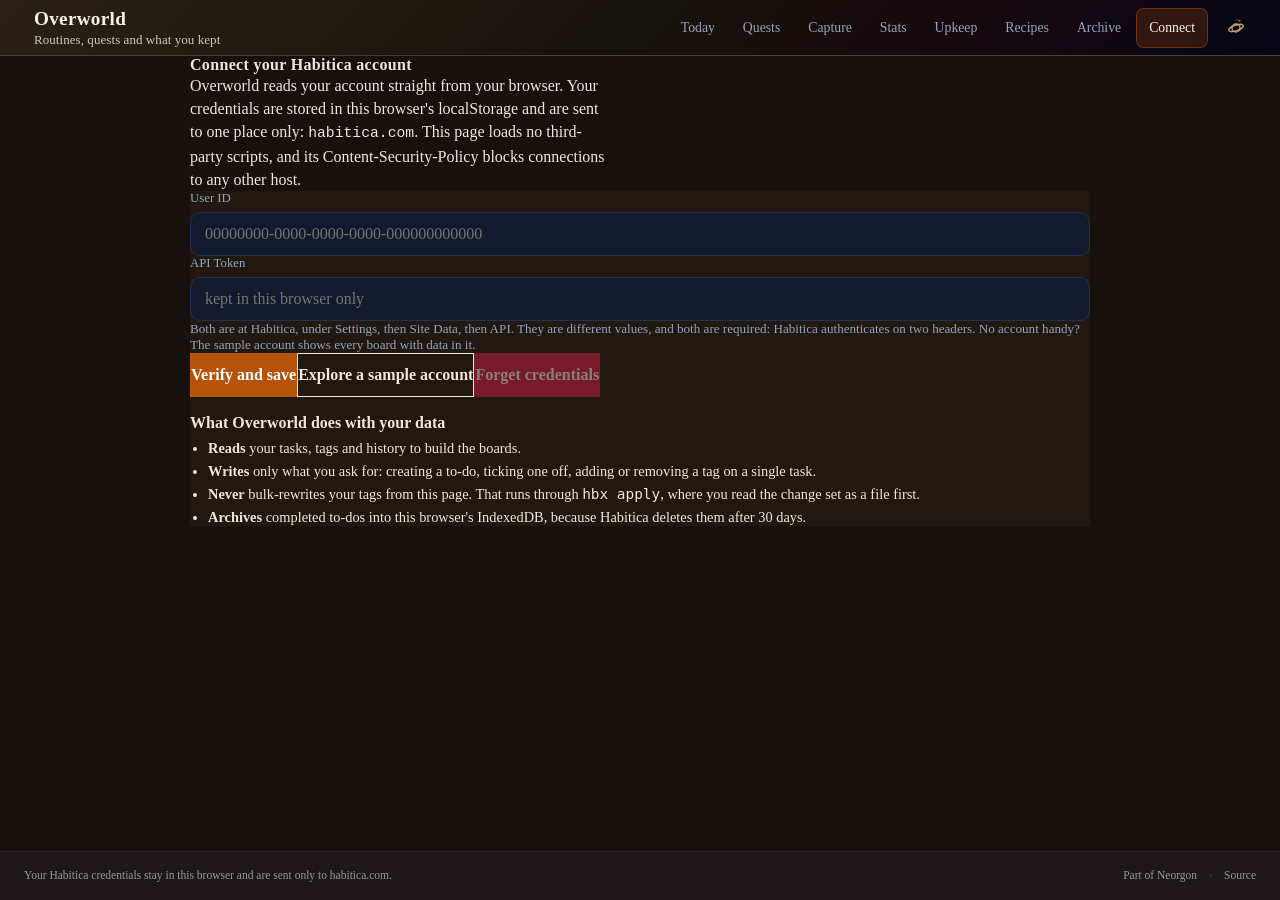
==== commit 2c123e73: "feat(header): merge logo+title into one site-home link, planet hub icon, neo-repo source meta" ====
--- a/index.html
+++ b/index.html
@@ -18,16 +18,7 @@
     in a meta CSP, and GitHub Pages cannot send response headers. Writing them
     here would look like protection while doing nothing.
   -->
-  <meta http-equiv="Content-Security-Policy" content="
-    default-src 'self';
-    script-src 'self';
-    connect-src 'self' https://habitica.com;
-    style-src 'self' https://cdn.neorgon.org 'unsafe-inline';
-    img-src 'self' https://cdn.neorgon.org data:;
-    font-src 'self' https://cdn.neorgon.org data:;
-    base-uri 'self';
-    form-action 'none';
-    object-src 'none'">
+  <meta http-equiv="Content-Security-Policy" content="default-src 'self'; script-src 'self' https://gc.zgo.at https://static.cloudflareinsights.com; connect-src 'self' https://habitica.com https://neorgon.goatcounter.com https://cloudflareinsights.com; style-src 'self' https://cdn.neorgon.org 'unsafe-inline'; img-src 'self' https://cdn.neorgon.org data: https://neorgon.goatcounter.com; font-src 'self' https://cdn.neorgon.org data:; base-uri 'self'; form-action 'none'; object-src 'none'">
 
   <title>Overworld | Your Habitica day, at a glance</title>
   <meta name="description" content="Map your Habitica tasks onto zones, see open missions where you are, and archive the completed to-dos Habitica deletes after 30 days">
@@ -81,12 +72,13 @@
        instead of fighting it. Season and visitor themes still win over it. -->
   <header class="header-bar" data-header-mode="app" data-header-skin="brass">
     <div class="header-logo">
-      <a href="https://neorgon.com/" target="_blank" rel="noopener noreferrer">
-        <img src="https://cdn.neorgon.org/v1.0.0/energon-classic-logo.png" class="header-logo-img" alt="Logo">
-      </a>
       <a href="./" class="header-title-link">
+        <img src="https://cdn.neorgon.org/v1.0.0/energon-classic-logo.png" class="header-logo-img" alt="">
+        <div class="header-title-wrap">
         <h1>Overworld</h1>
         <div class="header-subtitle">Routines, quests and what you kept</div>
+      
+        </div>
       </a>
     </div>
 
@@ -96,8 +88,15 @@
       </div>
 
       <a class="header-home" href="https://neorgon.com/" title="neorgon.com" aria-label="Neorgon home">
-        <svg viewBox="0 0 24 24" fill="currentColor" xmlns="http://www.w3.org/2000/svg">
-          <path d="M10 20v-6h4v6h5v-8h3L12 3 2 12h3v8z"/>
+        <svg class="nh-hub-icon" viewBox="0 0 24 24" fill="none" stroke="currentColor" stroke-width="1.5" stroke-linecap="round" stroke-linejoin="round" xmlns="http://www.w3.org/2000/svg" aria-hidden="true">
+          <circle cx="12" cy="12" r="4.4"/>
+          <ellipse cx="12" cy="12" rx="8.4" ry="3" transform="rotate(-18 12 12)"/>
+          <g class="nh-orbit">
+            <path d="M17.5 4.2 14.2 2.7l.9 1.4-.6 1.1z" fill="currentColor" stroke="none"/>
+            <circle cx="12.6" cy="3" r=".7" fill="currentColor" stroke="none" opacity=".55"/>
+            <circle cx="11.1" cy="3.3" r=".55" fill="currentColor" stroke="none" opacity=".35"/>
+            <circle cx="9.8" cy="3.7" r=".4" fill="currentColor" stroke="none" opacity=".2"/>
+          </g>
         </svg>
       </a>
     </div>
--- a/css/neorgon-header.css
+++ b/css/neorgon-header.css
@@ -352,6 +352,11 @@
   transition-duration: .2s;
   transition-timing-function: var(--header-ease-in, ease);
 }
+/* Keyboard focus entering a hidden bar reveals it: focus must never sit
+   on an off-screen control (WCAG 2.4.7, and 2.2's 2.4.11). header.js
+   drops the class on focusin so the next scroll decision agrees with
+   what is painted; this rule covers the frame in between. */
+.header-bar.header-hidden:focus-within { transform: none; }
 
 /* ── Logo block ──────────────────────────────────────────────── */
 .header-logo {
@@ -369,7 +374,8 @@
   filter: brightness(0) invert(1);
   transition: transform .28s var(--header-ease, ease);
 }
-.header-logo-img:hover { transform: scale(1.06) rotate(-4deg); }
+.header-logo-img:hover,
+.header-title-link:hover .header-logo-img { transform: scale(1.06) rotate(-4deg); }
 
 /* min-height also fixes a target-size failure: at <=700px the subtitle is
    hidden and this link collapses to 22px, under the 24px WCAG 2.5.8
@@ -383,6 +389,26 @@
   justify-content: center;
   min-height: var(--header-control-h);
 }
+/* Current contract: mark + name are ONE anchor to the site's own home
+   (the img rides inside .header-title-link with alt=""), so the link's
+   accessible name is the title text and the logo stops being a second,
+   differently-behaved link. Scoped with :has() so the retired two-anchor
+   markup keeps rendering unchanged wherever it still exists. */
+.header-title-link:has(> .header-logo-img, > picture) {
+  flex-direction: row;
+  align-items: center;
+  gap: 10px;
+}
+.header-title-wrap {
+  display: flex;
+  flex-direction: column;
+  justify-content: center;
+  min-width: 0;
+}
+/* The one visible cue that the name is a control: the title warms to the
+   accent on hover. Kept subtle; the cursor and the logo tilt do the rest. */
+.header-logo h1 { transition: color .2s var(--header-ease, ease); }
+.header-title-link:hover h1 { color: var(--header-accent); }
 /* rem, not em: a shared component must not rescale because a site set its
    own body font-size. 1.2rem == 19.2px == today's rendered size.
 
@@ -589,6 +615,25 @@
   height: var(--header-icon-solid, 20px);
   display: block;
 }
+
+/* ── Hub glyph: inclined planet + orbiting rocket ────────────────
+   .header-home now carries the kit's planet SVG (markup contract in
+   the README) — the one header link to neorgon.com, tooltip
+   "neorgon.com". Idle it is a still planet with the rocket parked;
+   on hover or keyboard focus the rocket does laps, smoke trailing.
+   Stroked glyph, so it sizes with --header-icon, not the solid token. */
+.header-home svg.nh-hub-icon {
+  width: var(--header-icon, 22px);
+  height: var(--header-icon, 22px);
+}
+.header-home .nh-orbit {
+  transform-origin: 12px 12px; /* viewBox centre — the planet */
+}
+.header-home:hover .nh-orbit,
+.header-home:focus-visible .nh-orbit {
+  animation: nh-orbit-lap 1.4s linear infinite;
+}
+@keyframes nh-orbit-lap { to { transform: rotate(360deg); } }
 
 /* ── Overflow toggle (⋯) — injected by header.js ─────────────── */
 .header-overflow { position: relative; display: flex; }
@@ -789,7 +834,10 @@
   .header-bar[data-header-autohide="on"],
   .header-bar[data-header-autohide="on"].header-hidden { transition: none; }
   .header-logo-img { transition: none; }
-  .header-logo-img:hover { transform: none; }
+  .header-logo-img:hover,
+  .header-title-link:hover .header-logo-img { transform: none; }
+  .header-home:hover .nh-orbit,
+  .header-home:focus-visible .nh-orbit { animation: none; }
   .header-menu.open { animation: none; }
   .header-overflow-toggle:active,
   .header-theme-toggle:active,
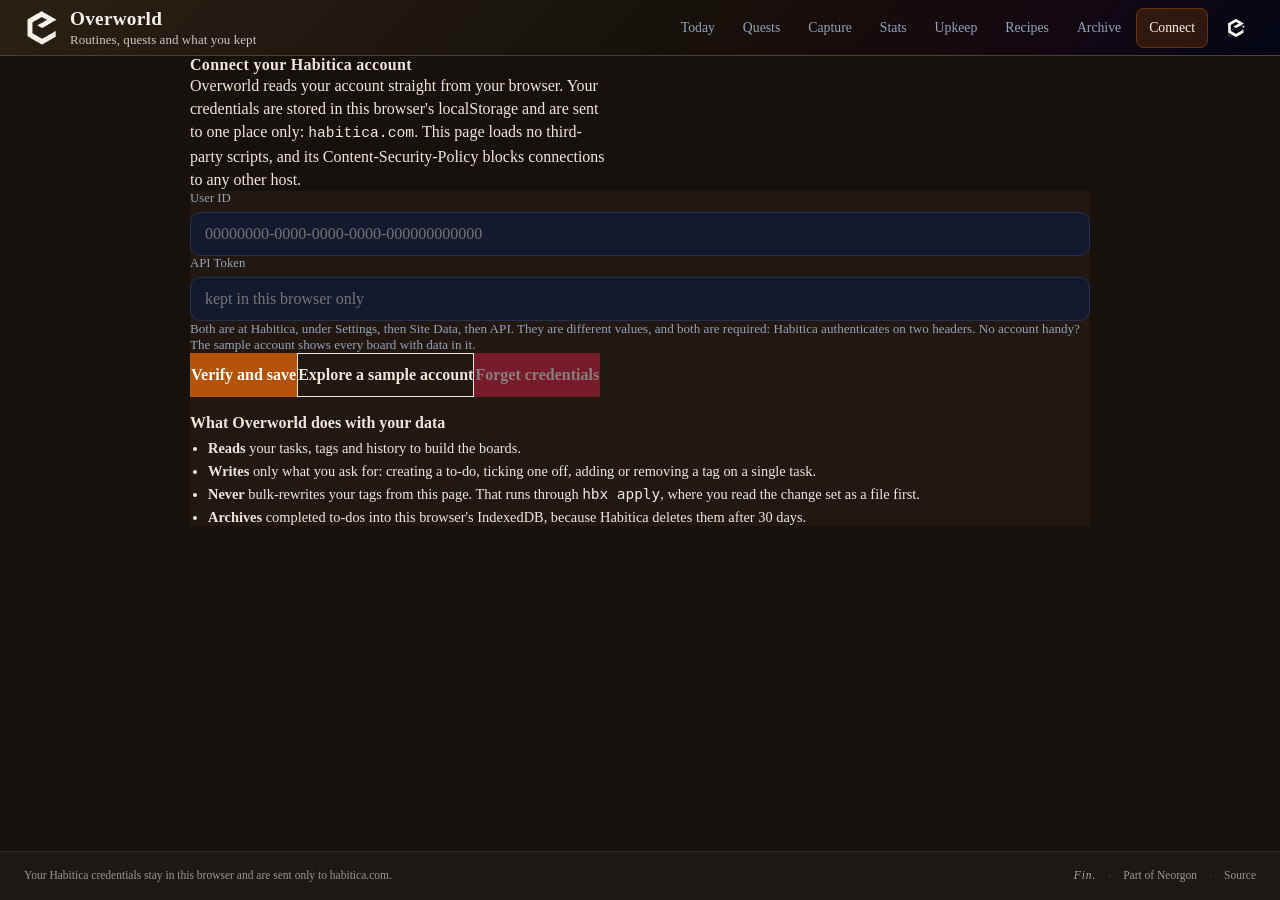
==== commit cfdf1134: "feat(brand): hexagon favicon set and per-site header mark Every site now ships a generated seven-fil" ====
--- a/index.html
+++ b/index.html
@@ -3,6 +3,12 @@
 <head>
   <meta charset="UTF-8">
   <meta name="viewport" content="width=device-width, initial-scale=1.0">
+  <link rel="icon" type="image/svg+xml" href="/favicon.svg">
+  <link rel="icon" type="image/x-icon" href="/favicon.ico" sizes="16x16 32x32 48x48">
+  <link rel="apple-touch-icon" sizes="180x180" href="/apple-touch-icon.png">
+  <meta name="apple-mobile-web-app-title" content="Overworld">
+  <link rel="manifest" href="/site.webmanifest">
+  <meta name="neo-mark" content="on">
 
   <!--
     The load-bearing directive here is connect-src. It is what makes the promise
@@ -39,8 +45,7 @@
   <meta property="og:image" content="https://overworld.neorgon.com/og-preview.jpg">
   <meta property="og:image:width" content="1200">
   <meta property="og:image:height" content="630"> -->
-  <link rel="icon" type="image/x-icon" href="https://cdn.neorgon.org/v1.0.0/favicon.ico" />
-  <!-- Fleet design tokens — canonical, do not redeclare locally (PROJECTS.md section 5) -->
+  <!-- Fleet design tokens: canonical, do not redeclare locally (PROJECTS.md section 5) -->
   <link rel="stylesheet" href="https://cdn.neorgon.org/v1.0.0/styles/base.css">
   <link rel="stylesheet" href="css/style.css">
   <script src="js/theme-boot.js"></script>
--- a/css/neorgon-header.css
+++ b/css/neorgon-header.css
@@ -371,8 +371,29 @@
   width: auto;
   flex-shrink: 0;
   display: block;
-  filter: brightness(0) invert(1);
   transition: transform .28s var(--header-ease, ease);
+}
+/* The raster fallback still needs forcing white; the injected vector must not
+   be filtered, because it already inherits the header's own text colour and
+   inverting it would undo exactly the thing it was swapped in to fix. */
+img.header-logo-img { filter: brightness(0) invert(1); }
+svg.header-logo-mark { fill: currentColor; width: auto; }
+/* A site that ships its own mark gets it as a mask over currentColor, so the
+   glyph follows the header's text colour exactly as the inline svg does. An
+   <img> could not: it paints its own pixels and ignores the cascade. */
+.header-logo-own {
+  /* Width tracks height rather than restating the token: .header-logo-img
+     already sets height, and it drops to --header-logo-h-mobile under 700px.
+     Pinning width to the desktop value gave a 36x28 box on a phone. */
+  aspect-ratio: 1;
+  width: auto;
+  background: currentColor;
+  /* The image itself is set inline by header.js, derived from the manifest
+     link, because a fleet site is served at its domain root and a kit showcase
+     is not. Only the parts that do not vary live here. */
+  -webkit-mask-position: center; mask-position: center;
+  -webkit-mask-size: contain;    mask-size: contain;
+  -webkit-mask-repeat: no-repeat; mask-repeat: no-repeat;
 }
 .header-logo-img:hover,
 .header-title-link:hover .header-logo-img { transform: scale(1.06) rotate(-4deg); }
@@ -437,6 +458,20 @@
   font-weight: 500;
   margin: 2px 0 0;
   letter-spacing: .005em;
+  white-space: nowrap;
+}
+
+/* Epigraph: the animating half of a bilingual subtitle. The glyph churn is
+   decoration, so it is aria-hidden and .neo-epi-sr carries the real sentence
+   for assistive tech. Both live inside .header-subtitle, which keeps the
+   existing nowrap and mobile-hide behaviour unchanged. */
+.neo-epi { font-variant-ligatures: none; }
+.neo-epi-sr {
+  position: absolute;
+  width: 1px; height: 1px;
+  margin: -1px; padding: 0; border: 0;
+  overflow: hidden;
+  clip-path: inset(50%);
   white-space: nowrap;
 }
 
@@ -603,13 +638,23 @@
   box-sizing: border-box;
   padding: 0;
   border-radius: 6px;
-  color: var(--header-icon-color, var(--header-text-dim));
+  /* Full strength, not --header-icon-color. The dim was meant as hierarchy and
+     did not read as one: .header-source carries no colour rule at all, so it
+     inherits the header's own #f9f9f9, and the home control sitting beside it
+     at 78% looked like a misconfiguration rather than a decision. The other
+     user of that token is the bordered theme toggle, which has a border to
+     carry its own weight; this one does not. */
+  color: var(--header-text);
   text-decoration: none;
   flex-shrink: 0;
   transition: color .18s var(--header-ease, ease),
               background .18s var(--header-ease, ease);
 }
-.header-home:hover { color: var(--header-text); background: var(--header-menu-hover); }
+/* --header-accent is the pink on the default palette and the skin's own accent
+   everywhere else, so the highlight stays on-brand without hardcoding magenta
+   into a control that ships to seven skins. */
+.header-home:hover,
+.header-home:focus-visible { color: var(--header-accent); background: var(--header-menu-hover); }
 .header-home svg {
   width: var(--header-icon-solid, 20px);
   height: var(--header-icon-solid, 20px);
@@ -627,13 +672,64 @@
   height: var(--header-icon, 22px);
 }
 .header-home .nh-orbit {
-  transform-origin: 12px 12px; /* viewBox centre — the planet */
+  transform-origin: 12px 12px; /* viewBox centre, for the legacy planet markup */
 }
 .header-home:hover .nh-orbit,
 .header-home:focus-visible .nh-orbit {
   animation: nh-orbit-lap 1.4s linear infinite;
 }
 @keyframes nh-orbit-lap { to { transform: rotate(360deg); } }
+
+/* ── Inclined orbit: the satellite passes in front of the mark and behind it ──
+   Two dots on one elliptical path, each shown for its own half of the lap. The
+   far one is drawn before the mark in document order, so the mark occludes it;
+   that occlusion IS the depth, and it costs nothing but paint order.
+
+   offset-path rather than a rotate: a rotation can only trace a circle, and
+   squashing it into an ellipse with scaleY would squash the satellite too,
+   because the counter-scale would have to sit inside the rotation. Where
+   offset-path is unsupported the dots simply rest at their authored cx/cy,
+   which is a still icon rather than a broken one.
+
+   The semi-major axis is capped by the viewBox: an inline svg clips to it, so
+   10.2 plus the 1.35 radius leaves 11.55 of the 12 available. */
+.header-home .nh-sat {
+  offset-rotate: 0deg;
+  /* The rim separates the satellite from the mark when it crosses it: without
+     one, a currentColor dot over a currentColor mark merges into the
+     silhouette and reads as a stray pixel rather than a moon.
+     --header-bg-end is the right hook because the rim's job is to look like
+     the background, so it vanishes over open header and shows only as a gap
+     against the mark. Measured caveat: every skin shipped today redefines
+     --header-bg-start and --header-bg-mid but leaves --header-bg-end at
+     #040714, so this resolves to one dark value everywhere right now. A skin
+     that ends light gets the rim right for free, but only if it sets that
+     token; one that ends light without setting it would show a dark ring. */
+  stroke: var(--header-bg-end, #040714);
+  stroke-width: .8;
+}
+.header-home .nh-sat-back { opacity: 0; }
+/* On hover the mark takes the accent, and currentColor would carry the
+   satellite with it: a pink dot on a pink mark is a dot you cannot find. It
+   holds the header's text colour instead, so the moon stays legible against
+   whatever the mark has become. */
+.header-home:hover .nh-sat,
+.header-home:focus-visible .nh-sat { fill: var(--header-text); }
+.header-home:hover .nh-sat-front,
+.header-home:focus-visible .nh-sat-front {
+  animation: nh-sat-lap 2.6s linear infinite, nh-sat-near 2.6s steps(1, end) infinite;
+}
+.header-home:hover .nh-sat-back,
+.header-home:focus-visible .nh-sat-back {
+  animation: nh-sat-lap 2.6s linear infinite, nh-sat-far 2.6s steps(1, end) infinite;
+}
+.header-home:hover .nh-sat,
+.header-home:focus-visible .nh-sat {
+  offset-path: path("M20.31 10.40 A9.6 3.4 -30 1 1 3.69 20.00 A9.6 3.4 -30 1 1 20.31 10.40");
+}
+@keyframes nh-sat-lap  { from { offset-distance: 0%; } to { offset-distance: 100%; } }
+@keyframes nh-sat-near { 0% { opacity: 1; } 50% { opacity: 0; } }
+@keyframes nh-sat-far  { 0% { opacity: 0; } 50% { opacity: 1; } }
 
 /* ── Overflow toggle (⋯) — injected by header.js ─────────────── */
 .header-overflow { position: relative; display: flex; }
@@ -837,7 +933,9 @@
   .header-logo-img:hover,
   .header-title-link:hover .header-logo-img { transform: none; }
   .header-home:hover .nh-orbit,
-  .header-home:focus-visible .nh-orbit { animation: none; }
+  .header-home:focus-visible .nh-orbit,
+  .header-home:hover .nh-sat,
+  .header-home:focus-visible .nh-sat { animation: none; }
   .header-menu.open { animation: none; }
   .header-overflow-toggle:active,
   .header-theme-toggle:active,
--- a/css/neorgon-footer.css
+++ b/css/neorgon-footer.css
@@ -161,6 +161,15 @@
 .neo-footer-sep { opacity: .4; user-select: none; }
 
 /* Version / updated stamps — mono + tabular so they never jitter */
+/* The end mark. Ornament only: it states nothing the page needs, which is
+   why it is safe to render in a language most visitors do not read. */
+.neo-footer-fin {
+  font-style: italic;
+  letter-spacing: .08em;
+  color: var(--footer-text-dim, var(--header-text-dim));
+  opacity: .75;
+}
+
 .neo-footer-stamp {
   font-family: ui-monospace, SFMono-Regular, "SF Mono", Menlo, monospace;
   font-variant-numeric: tabular-nums;
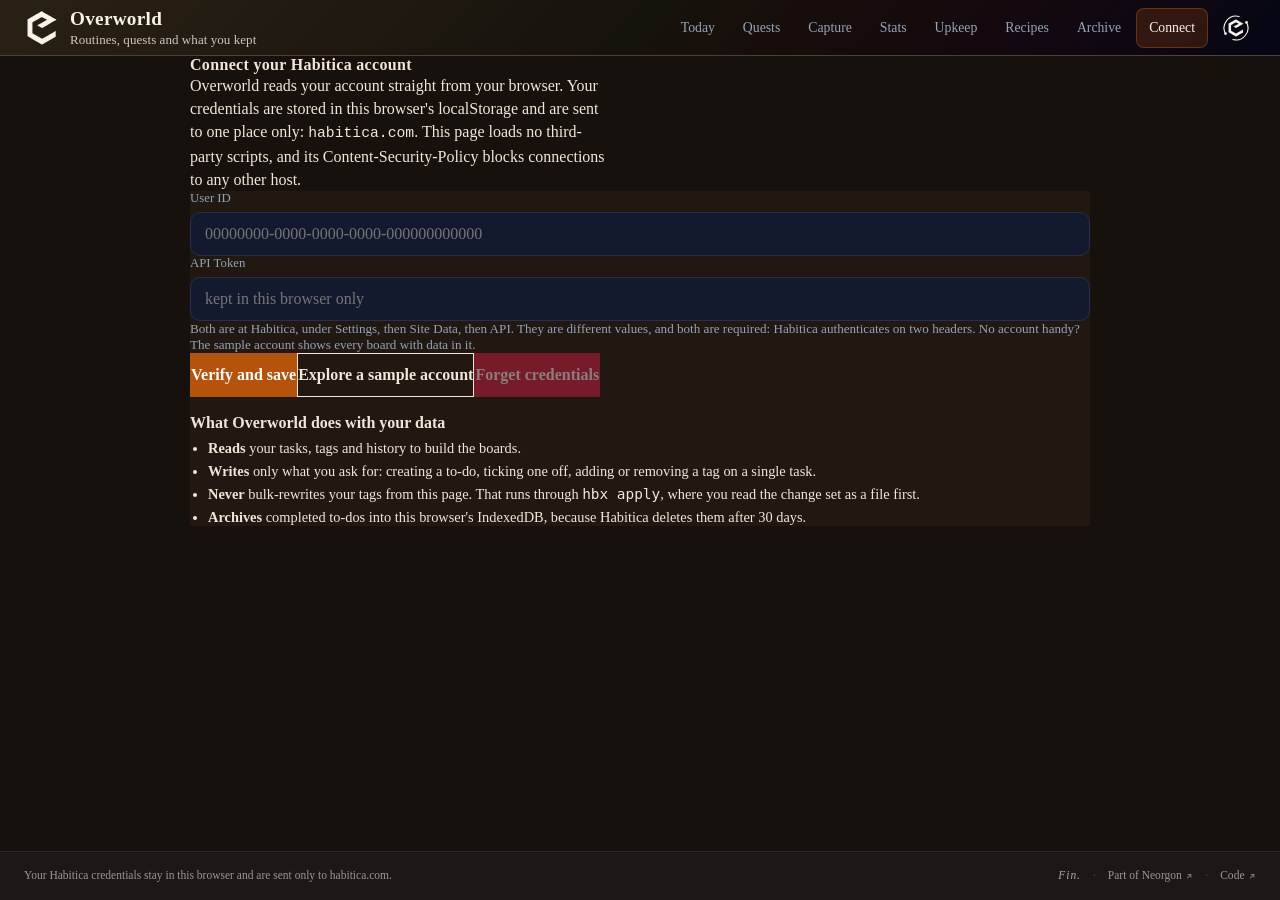
==== commit 38f59aba: "chore(ui): re-stamp the hub home-control icon, and take the header kit's mark-colour fix The stamped" ====
--- a/index.html
+++ b/index.html
@@ -93,14 +93,13 @@
       </div>
 
       <a class="header-home" href="https://neorgon.com/" title="neorgon.com" aria-label="Neorgon home">
-        <svg class="nh-hub-icon" viewBox="0 0 24 24" fill="none" stroke="currentColor" stroke-width="1.5" stroke-linecap="round" stroke-linejoin="round" xmlns="http://www.w3.org/2000/svg" aria-hidden="true">
-          <circle cx="12" cy="12" r="4.4"/>
-          <ellipse cx="12" cy="12" rx="8.4" ry="3" transform="rotate(-18 12 12)"/>
+        <svg class="nh-hub-icon" viewBox="0 0 24 24" fill="none" xmlns="http://www.w3.org/2000/svg" aria-hidden="true">
+          <path d="M12 4.4 18.58 8.2 18.58 15.8 12 19.6 5.42 15.8 5.42 8.2Z" fill="currentColor" stroke="none"/>
           <g class="nh-orbit">
-            <path d="M17.5 4.2 14.2 2.7l.9 1.4-.6 1.1z" fill="currentColor" stroke="none"/>
-            <circle cx="12.6" cy="3" r=".7" fill="currentColor" stroke="none" opacity=".55"/>
-            <circle cx="11.1" cy="3.3" r=".55" fill="currentColor" stroke="none" opacity=".35"/>
-            <circle cx="9.8" cy="3.7" r=".4" fill="currentColor" stroke="none" opacity=".2"/>
+            <path d="M2.47 17.50 A11.0 11.0 0 0 1 14.85 1.37" fill="none" stroke="currentColor" stroke-width="1.05" stroke-linecap="round"/>
+            <path d="M21.53 6.50 A11.0 11.0 0 0 1 9.15 22.63" fill="none" stroke="currentColor" stroke-width="1.05" stroke-linecap="round"/>
+            <circle cx="21.71" cy="6.84" r="1.25" fill="currentColor"/>
+            <circle cx="2.29" cy="17.16" r="1.25" fill="currentColor"/>
           </g>
         </svg>
       </a>
--- a/css/neorgon-header.css
+++ b/css/neorgon-header.css
@@ -377,7 +377,7 @@
    be filtered, because it already inherits the header's own text colour and
    inverting it would undo exactly the thing it was swapped in to fix. */
 img.header-logo-img { filter: brightness(0) invert(1); }
-svg.header-logo-mark { fill: currentColor; width: auto; }
+svg.header-logo-mark { color: var(--header-text); fill: currentColor; width: auto; }
 /* A site that ships its own mark gets it as a mask over currentColor, so the
    glyph follows the header's text colour exactly as the inline svg does. An
    <img> could not: it paints its own pixels and ignores the cascade. */
@@ -387,6 +387,16 @@
      Pinning width to the desktop value gave a 36x28 box on a phone. */
   aspect-ratio: 1;
   width: auto;
+  /* Declared, not inherited. `background: currentColor` resolves against
+     whatever the ancestor set, and the logo is always inside an <a>: on a site
+     whose logo anchor carries no class, that ancestor is an unstyled link and
+     currentColor is the UA's #0000EE. The mark then paints link-blue, silently,
+     because nothing in the page is wrong enough to throw. Every fleet site
+     happens to wrap the logo in .header-title-link (which the kit gives
+     color: inherit), so this only surfaced when ops-console adopted the kit
+     with a bare <a>. Stating the colour here makes the mask independent of the
+     markup around it, which is the contract the rest of the kit already keeps. */
+  color: var(--header-text);
   background: currentColor;
   /* The image itself is set inline by header.js, derived from the manifest
      link, because a fleet site is served at its domain root and a kit showcase
@@ -661,15 +671,22 @@
   display: block;
 }
 
-/* ── Hub glyph: inclined planet + orbiting rocket ────────────────
-   .header-home now carries the kit's planet SVG (markup contract in
-   the README) — the one header link to neorgon.com, tooltip
-   "neorgon.com". Idle it is a still planet with the rocket parked;
-   on hover or keyboard focus the rocket does laps, smoke trailing.
+/* ── Hub glyph: the Energon mark at the centre of a galaxy ───────
+   .header-home is the one header link to neorgon.com, tooltip
+   "neorgon.com". The page stamps a placeholder SVG (markup contract
+   in the README) and upgradeHome() replaces it on init with the mark
+   at scale(0.72) inside a <g class="nh-orbit"> of two arcs and two
+   dots. Idle the whole thing is still; on hover or keyboard focus the
+   orbit group turns as one rigid body while the mark stays upright,
+   because a rotating letterform is unreadable.
    Stroked glyph, so it sizes with --header-icon, not the solid token. */
 .header-home svg.nh-hub-icon {
-  width: var(--header-icon, 22px);
-  height: var(--header-icon, 22px);
+  /* Deliberately larger than --header-icon: the galaxy's arms occupy the outer
+     ring, so at 22px the MARK fell to 14px against 18px for the neighbouring
+     control. 26px puts it back at 18px, measured, while the arms still land
+     inside the 40px box. */
+  width: var(--header-hub-icon, 26px);
+  height: var(--header-hub-icon, 26px);
 }
 .header-home .nh-orbit {
   transform-origin: 12px 12px; /* viewBox centre, for the legacy planet markup */
@@ -680,56 +697,11 @@
 }
 @keyframes nh-orbit-lap { to { transform: rotate(360deg); } }
 
-/* ── Inclined orbit: the satellite passes in front of the mark and behind it ──
-   Two dots on one elliptical path, each shown for its own half of the lap. The
-   far one is drawn before the mark in document order, so the mark occludes it;
-   that occlusion IS the depth, and it costs nothing but paint order.
-
-   offset-path rather than a rotate: a rotation can only trace a circle, and
-   squashing it into an ellipse with scaleY would squash the satellite too,
-   because the counter-scale would have to sit inside the rotation. Where
-   offset-path is unsupported the dots simply rest at their authored cx/cy,
-   which is a still icon rather than a broken one.
-
-   The semi-major axis is capped by the viewBox: an inline svg clips to it, so
-   10.2 plus the 1.35 radius leaves 11.55 of the 12 available. */
-.header-home .nh-sat {
-  offset-rotate: 0deg;
-  /* The rim separates the satellite from the mark when it crosses it: without
-     one, a currentColor dot over a currentColor mark merges into the
-     silhouette and reads as a stray pixel rather than a moon.
-     --header-bg-end is the right hook because the rim's job is to look like
-     the background, so it vanishes over open header and shows only as a gap
-     against the mark. Measured caveat: every skin shipped today redefines
-     --header-bg-start and --header-bg-mid but leaves --header-bg-end at
-     #040714, so this resolves to one dark value everywhere right now. A skin
-     that ends light gets the rim right for free, but only if it sets that
-     token; one that ends light without setting it would show a dark ring. */
-  stroke: var(--header-bg-end, #040714);
-  stroke-width: .8;
-}
-.header-home .nh-sat-back { opacity: 0; }
-/* On hover the mark takes the accent, and currentColor would carry the
-   satellite with it: a pink dot on a pink mark is a dot you cannot find. It
-   holds the header's text colour instead, so the moon stays legible against
-   whatever the mark has become. */
-.header-home:hover .nh-sat,
-.header-home:focus-visible .nh-sat { fill: var(--header-text); }
-.header-home:hover .nh-sat-front,
-.header-home:focus-visible .nh-sat-front {
-  animation: nh-sat-lap 2.6s linear infinite, nh-sat-near 2.6s steps(1, end) infinite;
-}
-.header-home:hover .nh-sat-back,
-.header-home:focus-visible .nh-sat-back {
-  animation: nh-sat-lap 2.6s linear infinite, nh-sat-far 2.6s steps(1, end) infinite;
-}
-.header-home:hover .nh-sat,
-.header-home:focus-visible .nh-sat {
-  offset-path: path("M20.31 10.40 A9.6 3.4 -30 1 1 3.69 20.00 A9.6 3.4 -30 1 1 20.31 10.40");
-}
-@keyframes nh-sat-lap  { from { offset-distance: 0%; } to { offset-distance: 100%; } }
-@keyframes nh-sat-near { 0% { opacity: 1; } 50% { opacity: 0; } }
-@keyframes nh-sat-far  { 0% { opacity: 0; } 50% { opacity: 1; } }
+/* The galaxy turns as one rigid body on hover, so a plain rotate does it.
+   This replaced an offset-path satellite on an inclined ellipse: that needed a
+   front/back pair kept in sync and a semi-major axis capped so the dot did not
+   clip the viewBox, and none of it is needed once the arms sit outside the
+   mark instead of crossing it. */
 
 /* ── Overflow toggle (⋯) — injected by header.js ─────────────── */
 .header-overflow { position: relative; display: flex; }
@@ -933,9 +905,7 @@
   .header-logo-img:hover,
   .header-title-link:hover .header-logo-img { transform: none; }
   .header-home:hover .nh-orbit,
-  .header-home:focus-visible .nh-orbit,
-  .header-home:hover .nh-sat,
-  .header-home:focus-visible .nh-sat { animation: none; }
+  .header-home:focus-visible .nh-orbit { animation: none; }
   .header-menu.open { animation: none; }
   .header-overflow-toggle:active,
   .header-theme-toggle:active,
--- a/css/neorgon-footer.css
+++ b/css/neorgon-footer.css
@@ -533,3 +533,9 @@
     word-break: break-all;
   }
 }
+
+/* The outbound arrow on a footer link. Sized in em so it tracks the label at
+   whatever size a site's footer runs, and nudged up off the baseline because a
+   45-degree arrow reads low when it is optically centred. */
+.neo-footer-out { display: inline-block; vertical-align: -0.05em; margin-left: 0.28em; width: 0.72em; height: 0.72em; opacity: 0.75; }
+.neo-footer a:hover .neo-footer-out, .neo-footer a:focus-visible .neo-footer-out { opacity: 1; }
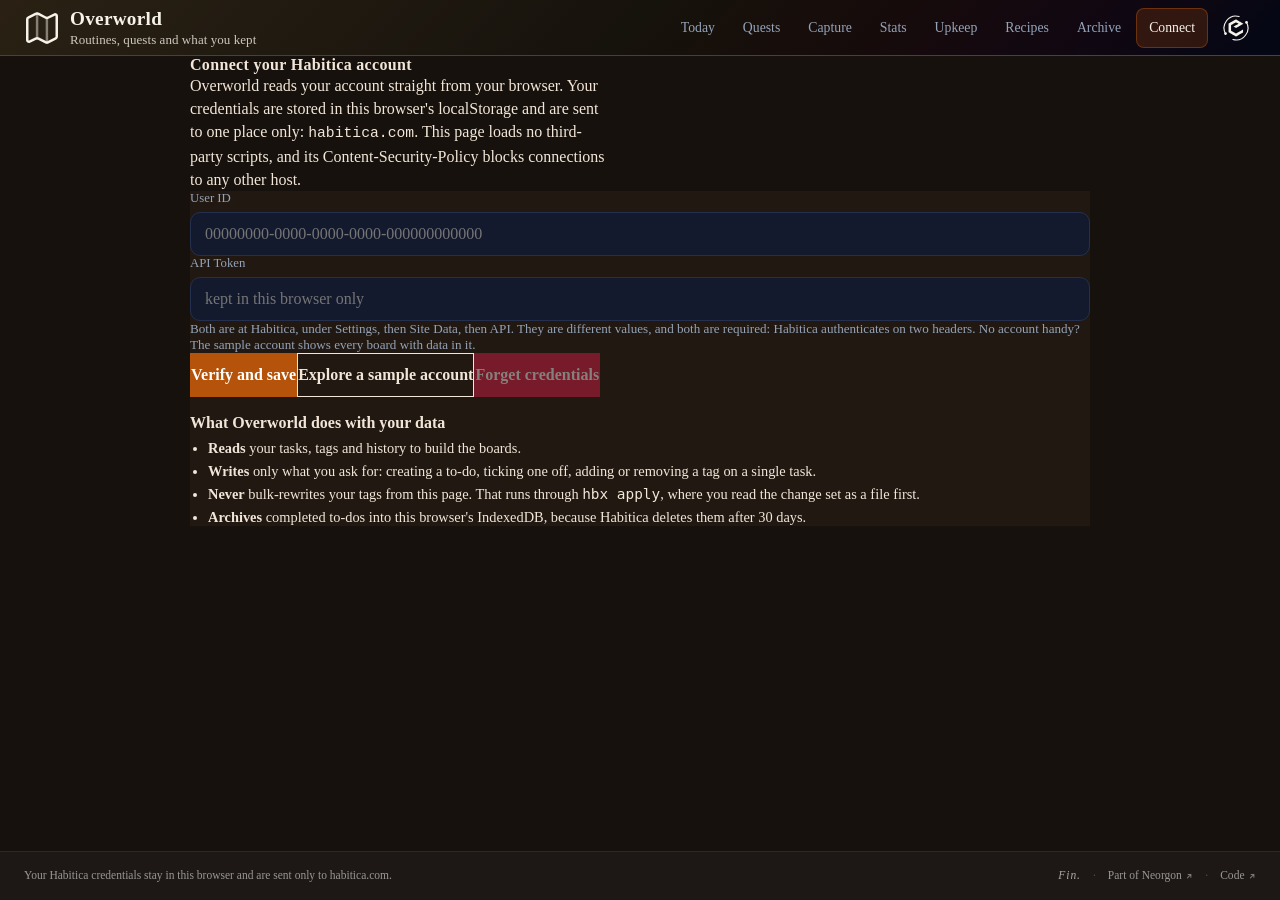
==== commit 65001f41: "feat: enable og:image and re-render the social preview The preview said "your Habitica day, and the " ====
--- a/index.html
+++ b/index.html
@@ -41,10 +41,10 @@
   <meta property="og:locale" content="en_US">
   <meta name="theme-color" content="#16110d">
   <meta name="neo-repo" content="https://github.com/energon-a-secas/overworld-site">
-  <!-- og:image: uncomment when social preview image is ready (1200x630)
   <meta property="og:image" content="https://overworld.neorgon.com/og-preview.jpg">
   <meta property="og:image:width" content="1200">
-  <meta property="og:image:height" content="630"> -->
+  <meta property="og:image:height" content="630">
+  <meta name="twitter:image" content="https://overworld.neorgon.com/og-preview.jpg">
   <!-- Fleet design tokens: canonical, do not redeclare locally (PROJECTS.md section 5) -->
   <link rel="stylesheet" href="https://cdn.neorgon.org/v1.0.0/styles/base.css">
   <link rel="stylesheet" href="css/style.css">
